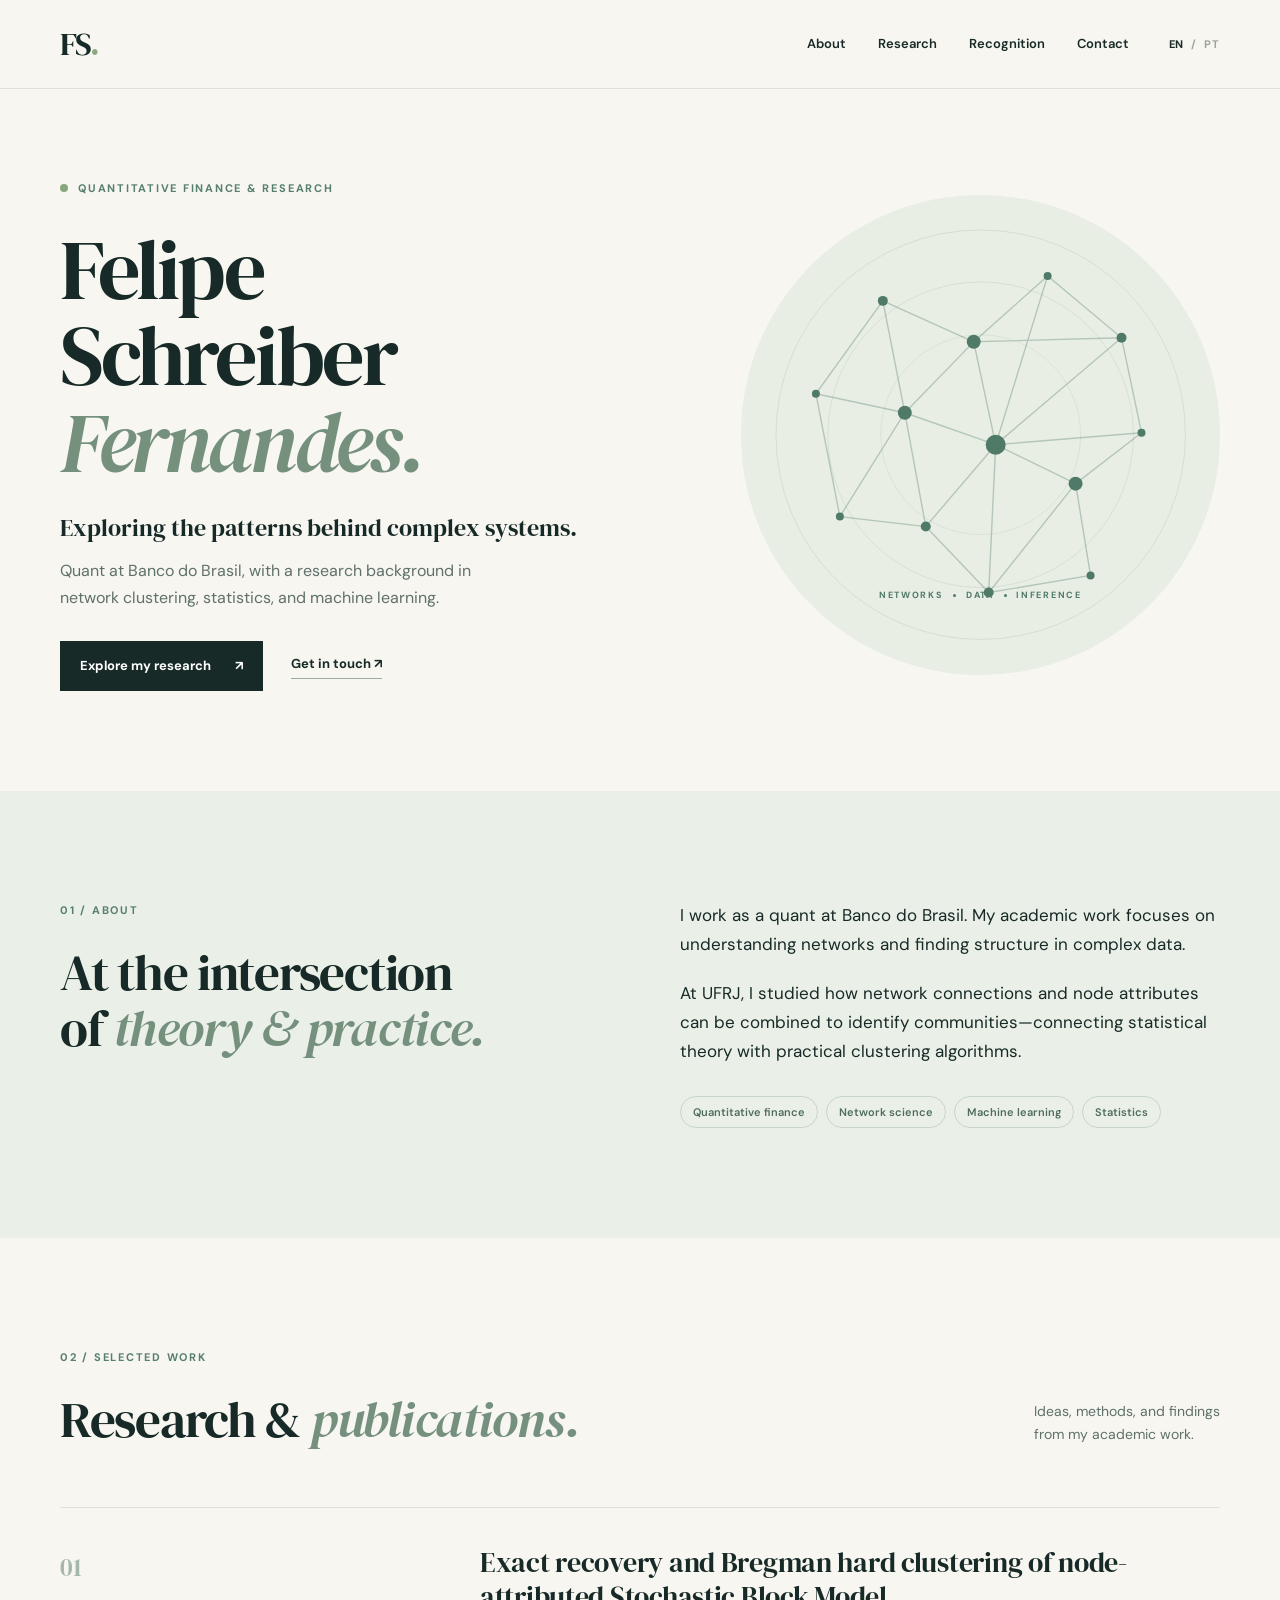
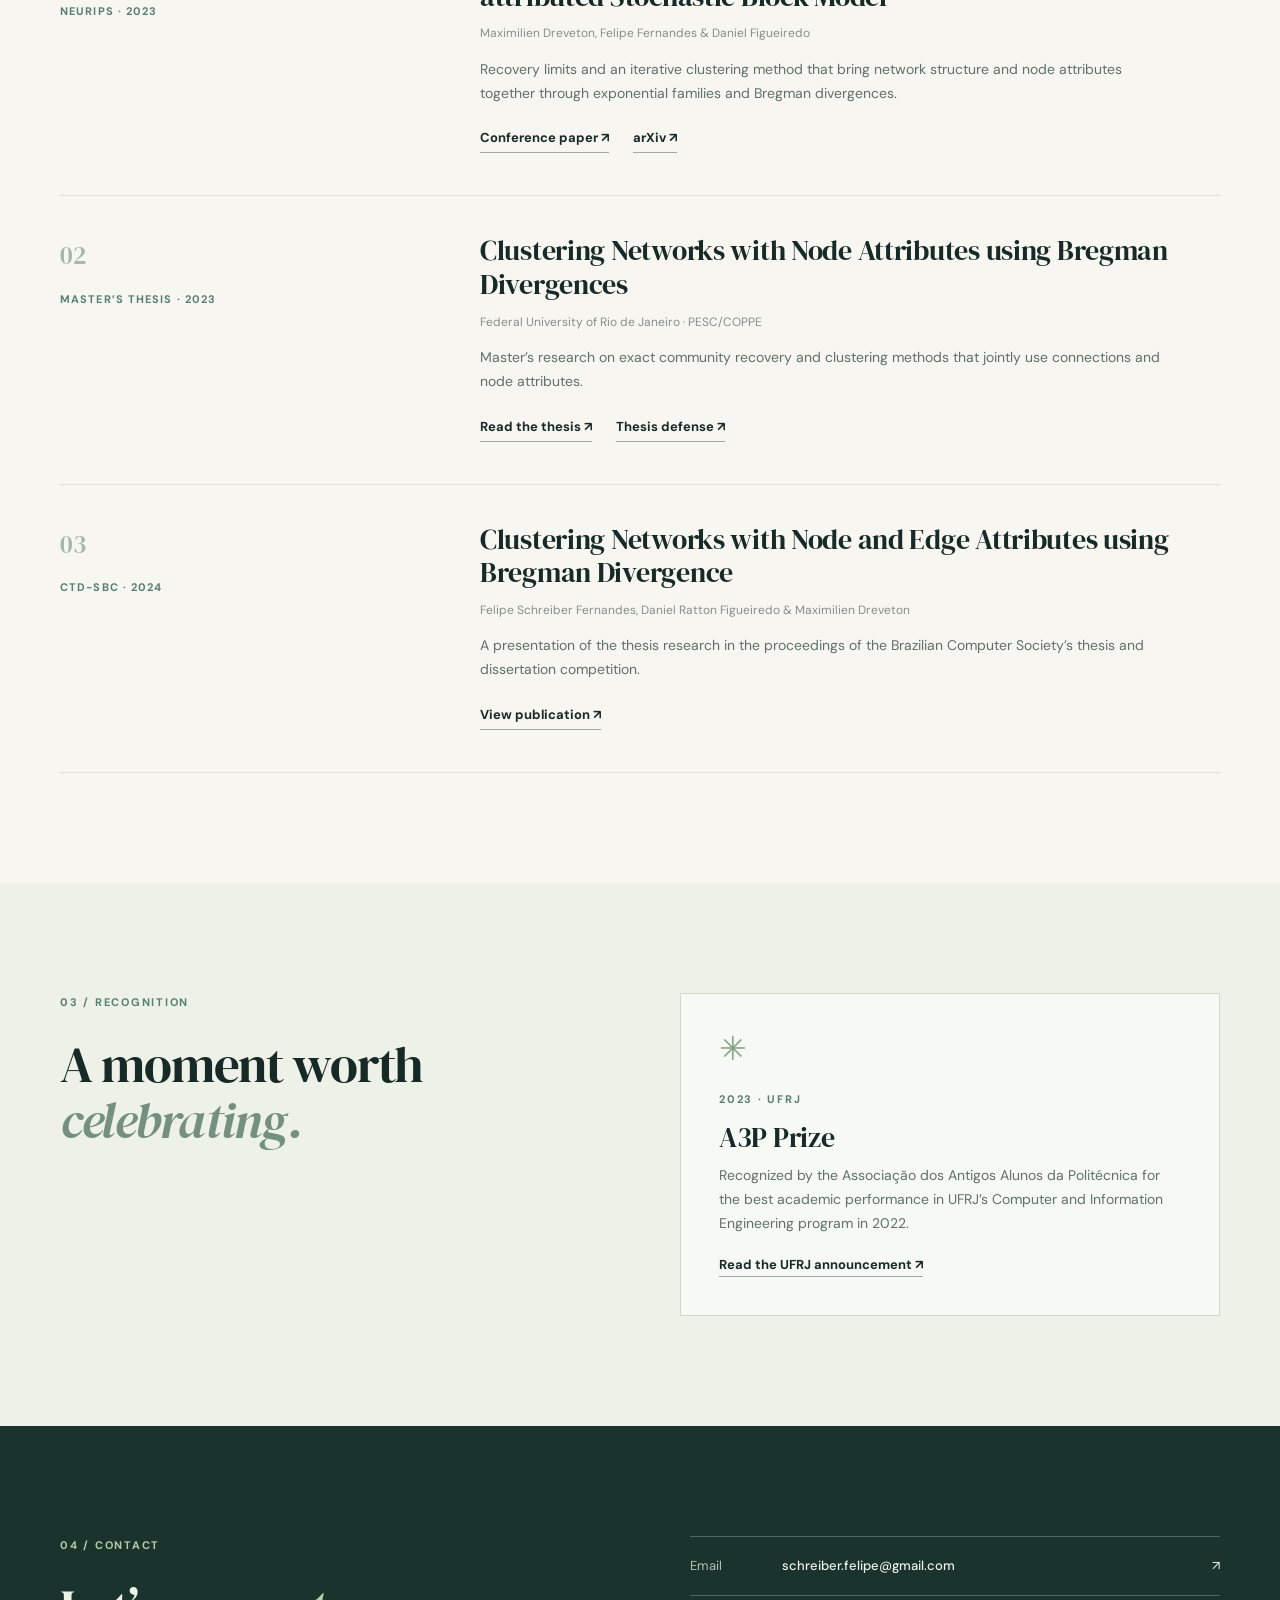
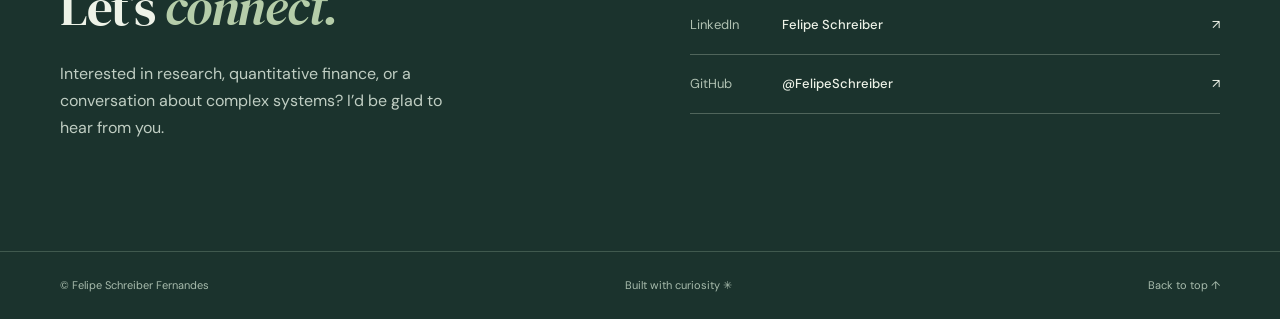
==== index.html @ 41b89b30 "Create bilingual personal website Co-authored-by: Copilot <223556219+Copilot@users.noreply.github.co" ====
<!doctype html>
<html lang="en">
<head>
  <meta charset="utf-8">
  <meta name="viewport" content="width=device-width, initial-scale=1">
  <meta name="description" content="Felipe Schreiber Fernandes is a quantitative professional whose research spans network clustering, statistics and machine learning.">
  <meta name="theme-color" content="#f7f6f1">
  <title>Felipe Schreiber Fernandes — Quant &amp; Research</title>
  <link rel="alternate" hreflang="en" href="https://felipeschreiber.github.io/">
  <link rel="alternate" hreflang="pt-BR" href="https://felipeschreiber.github.io/pt/">
  <link rel="stylesheet" href="style.css">
</head>
<body>
  <a class="skip-link" href="#main">Skip to content</a>
  <header class="site-header">
    <div class="wrap header-inner">
      <a class="wordmark" href="#top" aria-label="Felipe Schreiber Fernandes, home">FS<span>.</span></a>
      <nav class="navigation" aria-label="Main navigation">
        <a href="#about">About</a>
        <a href="#research">Research</a>
        <a href="#recognition">Recognition</a>
        <a href="#contact">Contact</a>
      </nav>
      <div class="languages" aria-label="Language">
        <span aria-current="page">EN</span><span aria-hidden="true">/</span><a href="pt/" lang="pt-BR">PT</a>
      </div>
    </div>
  </header>

  <main id="main">
    <section class="hero wrap" id="top">
      <div class="hero-copy">
        <p class="eyebrow"><span class="status-dot"></span> Quantitative finance &amp; research</p>
        <h1>Felipe<br>Schreiber <em>Fernandes.</em></h1>
        <p class="hero-intro">Exploring the patterns behind complex systems.</p>
        <p class="hero-description">Quant at Banco do Brasil, with a research background in network clustering, statistics, and machine learning.</p>
        <div class="hero-actions">
          <a class="button button-dark" href="#research">Explore my research <span aria-hidden="true">↗</span></a>
          <a class="text-link" href="#contact">Get in touch <span aria-hidden="true">↗</span></a>
        </div>
      </div>
      <div class="hero-art" aria-hidden="true">
        <svg viewBox="0 0 480 480" fill="none" xmlns="http://www.w3.org/2000/svg">
          <circle cx="240" cy="240" r="205" stroke="currentColor" opacity=".14"/>
          <circle cx="240" cy="240" r="153" stroke="currentColor" opacity=".12"/>
          <circle cx="240" cy="240" r="100" stroke="currentColor" opacity=".1"/>
          <path d="M75 199 142 106 233 147 307 81 381 143 401 238 335 289 350 381 248 398 185 332 99 322 75 199ZM142 106 164 218 233 147 255 250 307 81M164 218 75 199M164 218 99 322M164 218 185 332M164 218 255 250M233 147 381 143M233 147 255 250M255 250 381 143M255 250 401 238M255 250 335 289M255 250 248 398M255 250 185 332M335 289 401 238M335 289 350 381M335 289 248 398M185 332 248 398" stroke="currentColor" stroke-width="1.4" opacity=".34"/>
          <g fill="currentColor"><circle cx="75" cy="199" r="4"/><circle cx="142" cy="106" r="5"/><circle cx="233" cy="147" r="7"/><circle cx="307" cy="81" r="4"/><circle cx="381" cy="143" r="5"/><circle cx="401" cy="238" r="4"/><circle cx="335" cy="289" r="7"/><circle cx="350" cy="381" r="4"/><circle cx="248" cy="398" r="5"/><circle cx="185" cy="332" r="5"/><circle cx="99" cy="322" r="4"/><circle cx="164" cy="218" r="7"/><circle cx="255" cy="250" r="10"/></g>
        </svg>
        <span class="art-label">NETWORKS <i></i> DATA <i></i> INFERENCE</span>
      </div>
    </section>

    <section class="about section" id="about">
      <div class="wrap section-grid">
        <div><p class="section-number">01 / ABOUT</p><h2>At the intersection<br>of <em>theory &amp; practice.</em></h2></div>
        <div class="about-copy">
          <p>I work as a quant at Banco do Brasil. My academic work focuses on understanding networks and finding structure in complex data.</p>
          <p>At UFRJ, I studied how network connections and node attributes can be combined to identify communities—connecting statistical theory with practical clustering algorithms.</p>
          <div class="topic-list" aria-label="Areas of interest"><span>Quantitative finance</span><span>Network science</span><span>Machine learning</span><span>Statistics</span></div>
        </div>
      </div>
    </section>

    <section class="research section" id="research">
      <div class="wrap">
        <div class="section-heading"><div><p class="section-number">02 / SELECTED WORK</p><h2>Research &amp; <em>publications.</em></h2></div><p>Ideas, methods, and findings<br>from my academic work.</p></div>
        <div class="work-list">
          <article class="work-item">
            <div class="work-meta"><span>01</span><span>NeurIPS · 2023</span></div>
            <div class="work-content"><h3>Exact recovery and Bregman hard clustering of node-attributed Stochastic Block Model</h3><p class="authors">Maximilien Dreveton, Felipe Fernandes &amp; Daniel Figueiredo</p><p>Recovery limits and an iterative clustering method that bring network structure and node attributes together through exponential families and Bregman divergences.</p><div class="work-links"><a href="https://proceedings.neurips.cc/paper_files/paper/2023/hash/770b3ecb70147a2d2f18d2964fafcdd5-Abstract-Conference.html">Conference paper ↗</a><a href="https://arxiv.org/abs/2310.19854">arXiv ↗</a></div></div>
          </article>
          <article class="work-item">
            <div class="work-meta"><span>02</span><span>Master’s thesis · 2023</span></div>
            <div class="work-content"><h3>Clustering Networks with Node Attributes using Bregman Divergences</h3><p class="authors">Federal University of Rio de Janeiro · PESC/COPPE</p><p>Master’s research on exact community recovery and clustering methods that jointly use connections and node attributes.</p><div class="work-links"><a href="https://www.cos.ufrj.br/uploadfile/publicacao/3146.pdf">Read the thesis ↗</a><a href="https://pesc.coppe.ufrj.br/pt/destaques/eventos/evento/1828/-/defesa-de-dissertacao-de-mestrado-felipe-schreiber-fernandes">Thesis defense ↗</a></div></div>
          </article>
          <article class="work-item">
            <div class="work-meta"><span>03</span><span>CTD-SBC · 2024</span></div>
            <div class="work-content"><h3>Clustering Networks with Node and Edge Attributes using Bregman Divergence</h3><p class="authors">Felipe Schreiber Fernandes, Daniel Ratton Figueiredo &amp; Maximilien Dreveton</p><p>A presentation of the thesis research in the proceedings of the Brazilian Computer Society’s thesis and dissertation competition.</p><div class="work-links"><a href="https://doi.org/10.5753/ctd.2024.2710">View publication ↗</a></div></div>
          </article>
        </div>
      </div>
    </section>

    <section class="recognition section" id="recognition">
      <div class="wrap section-grid">
        <div><p class="section-number">03 / RECOGNITION</p><h2>A moment worth<br><em>celebrating.</em></h2></div>
        <div class="award-card"><span class="award-mark" aria-hidden="true">✳</span><p class="award-year">2023 · UFRJ</p><h3>A3P Prize</h3><p>Recognized by the Associação dos Antigos Alunos da Politécnica for the best academic performance in UFRJ’s Computer and Information Engineering program in 2022.</p><a class="text-link" href="https://pesc.coppe.ufrj.br/pt/destaques/noticias/noticias-ufrj/felipe-schreiber-fernandes-eci-e-pesc-homenageado-pela-a3p">Read the UFRJ announcement ↗</a></div>
      </div>
    </section>

    <section class="contact section" id="contact">
      <div class="wrap contact-inner"><div><p class="section-number">04 / CONTACT</p><h2>Let’s <em>connect.</em></h2><p>Interested in research, quantitative finance, or a conversation about complex systems? I’d be glad to hear from you.</p></div><div class="contact-links"><a href="mailto:schreiber.felipe@gmail.com"><span>Email</span><strong>schreiber.felipe@gmail.com</strong><span aria-hidden="true">↗</span></a><a href="https://br.linkedin.com/in/felipe-schreiber"><span>LinkedIn</span><strong>Felipe Schreiber</strong><span aria-hidden="true">↗</span></a><a href="https://github.com/FelipeSchreiber"><span>GitHub</span><strong>@FelipeSchreiber</strong><span aria-hidden="true">↗</span></a></div></div>
    </section>
  </main>
  <footer><div class="wrap footer-inner"><span>© Felipe Schreiber Fernandes</span><span>Built with curiosity <span aria-hidden="true">✳</span></span><a href="#top">Back to top ↑</a></div></footer>
</body>
</html>
---- style.css ----
@import url('https://fonts.googleapis.com/css2?family=DM+Sans:wght@400;500;600;700&family=DM+Serif+Display:ital@0;1&display=swap');

:root{--ink:#172a27;--muted:#60706a;--paper:#f7f6f1;--line:#dce1d9;--green:#577f6f;--lime:#d8e6ba;--serif:"DM Serif Display",Georgia,serif;--sans:"DM Sans",Arial,sans-serif}
*{box-sizing:border-box}
html{scroll-behavior:smooth}
body{margin:0;background:var(--paper);color:var(--ink);font-family:var(--sans);font-size:16px;line-height:1.7}
a{color:inherit;text-decoration:none}
a:focus-visible{outline:3px solid #a36931;outline-offset:4px}
.wrap{width:min(1160px,calc(100% - 64px));margin:auto}
.skip-link{position:absolute;left:1rem;top:-5rem;z-index:10;background:#fff;padding:.5rem 1rem}
.skip-link:focus{top:1rem}
.site-header{border-bottom:1px solid var(--line)}
.header-inner{height:88px;display:flex;align-items:center;gap:40px}
.wordmark{font-family:var(--serif);font-size:32px;line-height:1;letter-spacing:-2px}
.wordmark span{color:#8da77f}
.navigation{display:flex;gap:32px;margin-left:auto;font-size:13px;font-weight:600}
.navigation a,.languages a{transition:color .2s}
.navigation a:hover,.languages a:hover{color:#799b85}
.languages{display:flex;gap:7px;align-items:center;font-size:11px;font-weight:700;letter-spacing:.08em;color:#9aa69c}
.languages [aria-current]{color:var(--ink)}
.hero{min-height:660px;display:grid;grid-template-columns:1.15fr .85fr;align-items:center;gap:32px;padding-top:90px;padding-bottom:100px}
.eyebrow,.section-number,.award-year{margin:0;color:var(--green);font-size:11px;font-weight:700;letter-spacing:.16em;text-transform:uppercase}
.eyebrow{display:flex;align-items:center;gap:10px}
.status-dot{width:8px;height:8px;border-radius:50%;background:#89a77e}
h1,h2,h3,p{margin-top:0}
h1,h2,h3{font-weight:400}
h1{font-family:var(--serif);font-size:clamp(54px,6.6vw,88px);line-height:1.02;letter-spacing:-.04em;margin:28px 0}
h1 em,h2 em{font-weight:400;color:#75907c}
.hero-intro{font-family:var(--serif);font-size:24px;line-height:1.35;margin-bottom:12px}
.hero-description{max-width:470px;color:var(--muted);margin-bottom:30px}
.hero-actions{display:flex;align-items:center;flex-wrap:wrap;gap:28px}
.button{display:inline-flex;align-items:center;justify-content:center;gap:24px;padding:14px 20px;font-size:13px;font-weight:700}
.button-dark{background:var(--ink);color:#fff}
.button-dark:hover{background:#35584b}
.text-link,.work-links a{font-size:13px;font-weight:700;border-bottom:1px solid #9cad9d;padding-bottom:3px}
.text-link:hover,.work-links a:hover{color:var(--green)}
.hero-art{position:relative;display:grid;place-items:center;aspect-ratio:1;border-radius:50%;background:#e8eee3;color:#4f7a67}
.hero-art svg{width:100%;height:100%}
.art-label{position:absolute;bottom:15%;font-size:9px;letter-spacing:.19em;font-weight:700}
.art-label i{display:inline-block;width:3px;height:3px;border-radius:50%;background:currentColor;vertical-align:middle;margin:0 6px}
.section{padding:110px 0}
.section-grid{display:grid;grid-template-columns:1fr 1fr;gap:80px}
.section-number{margin-bottom:24px}
h2{font-family:var(--serif);font-size:clamp(38px,4vw,54px);line-height:1.1;letter-spacing:-.025em;margin-bottom:0}
.about{background:#eaf0e7}
.about-copy{font-size:17px}
.about-copy p{margin-bottom:20px}
.topic-list{display:flex;flex-wrap:wrap;gap:8px;margin-top:30px}
.topic-list span{border:1px solid #c8d6c9;border-radius:100px;padding:6px 12px;color:#4f6c5e;font-size:11px;font-weight:600}
.section-heading{display:flex;justify-content:space-between;align-items:end;gap:30px;margin-bottom:60px}
.section-heading>p{margin:0;color:var(--muted);font-size:14px}
.work-list{border-top:1px solid var(--line)}
.work-item{display:grid;grid-template-columns:1fr 2fr;gap:50px;padding:38px 0 42px;border-bottom:1px solid var(--line)}
.work-meta{display:flex;flex-direction:column;gap:13px;color:var(--green);font-size:11px;font-weight:700;letter-spacing:.1em;text-transform:uppercase}
.work-meta span:first-child{font-family:var(--serif);font-size:25px;letter-spacing:0;font-weight:400;color:#a6b8a7}
.work-content{max-width:700px}
.work-content h3,.award-card h3{font-family:var(--serif);font-size:28px;line-height:1.2;letter-spacing:-.01em;margin-bottom:10px}
.work-content p{color:var(--muted);font-size:14px;margin-bottom:14px}
.work-content .authors{font-size:12px;color:#849087}
.work-links{display:flex;flex-wrap:wrap;gap:24px;margin-top:22px}
.recognition{background:#edf1e8}
.award-card{border:1px solid #cdd9cb;background:#f7f9f4;padding:38px}
.award-mark{display:block;color:#86a483;font-size:33px;line-height:1;margin-bottom:25px}
.award-year{margin-bottom:12px}
.award-card p:not(.award-year){color:var(--muted);font-size:14px}
.contact{background:#1b332d;color:#eef3e8}
.contact-inner{display:grid;grid-template-columns:1fr 1fr;gap:100px}
.contact .section-number{color:#b6cba8}
.contact h2 em{color:#b5cda9}
.contact-inner>div:first-child>p:last-child{max-width:400px;color:#c0cec3;margin:25px 0 0}
.contact-links a{display:grid;grid-template-columns:80px 1fr auto;gap:12px;padding:18px 0;border-bottom:1px solid #50655b;font-size:13px}
.contact-links a:first-child{border-top:1px solid #50655b}
.contact-links a:hover{color:#c1d9b6}
.contact-links a>span:first-child{color:#b0c1b2}
.contact-links strong{font-weight:500;overflow-wrap:anywhere}
footer{background:#1b332d;color:#a8bcad;border-top:1px solid #40594e;font-size:11px}
.footer-inner{display:flex;justify-content:space-between;gap:20px;padding-top:24px;padding-bottom:24px}
@media(max-width:800px){.wrap{width:min(100% - 40px,680px)}.header-inner{height:72px;gap:16px}.navigation{gap:16px;font-size:12px}.hero{grid-template-columns:1fr;padding-top:70px;padding-bottom:75px;gap:50px}.hero-art{width:min(370px,85%);justify-self:center}.section{padding:76px 0}.section-grid,.contact-inner{grid-template-columns:1fr;gap:35px}.section-heading{align-items:start;flex-direction:column}.work-item{grid-template-columns:1fr;gap:20px}.work-meta{flex-direction:row;align-items:baseline;gap:20px}.contact-inner{gap:40px}}
@media(max-width:520px){.header-inner{flex-wrap:wrap;height:auto;padding-top:17px;padding-bottom:14px;row-gap:14px}.wordmark{font-size:28px}.languages{margin-left:auto}.navigation{order:3;flex-basis:100%;justify-content:space-between;margin-left:0;gap:8px}.hero{padding-top:55px;min-height:0}h1{font-size:clamp(48px,12vw,64px)}.hero-intro{font-size:21px}.hero-actions{gap:20px}.award-card{padding:28px}.footer-inner{flex-wrap:wrap}.contact-links a{grid-template-columns:65px 1fr auto}}
@media(prefers-reduced-motion:reduce){html{scroll-behavior:auto}*{transition:none!important}}
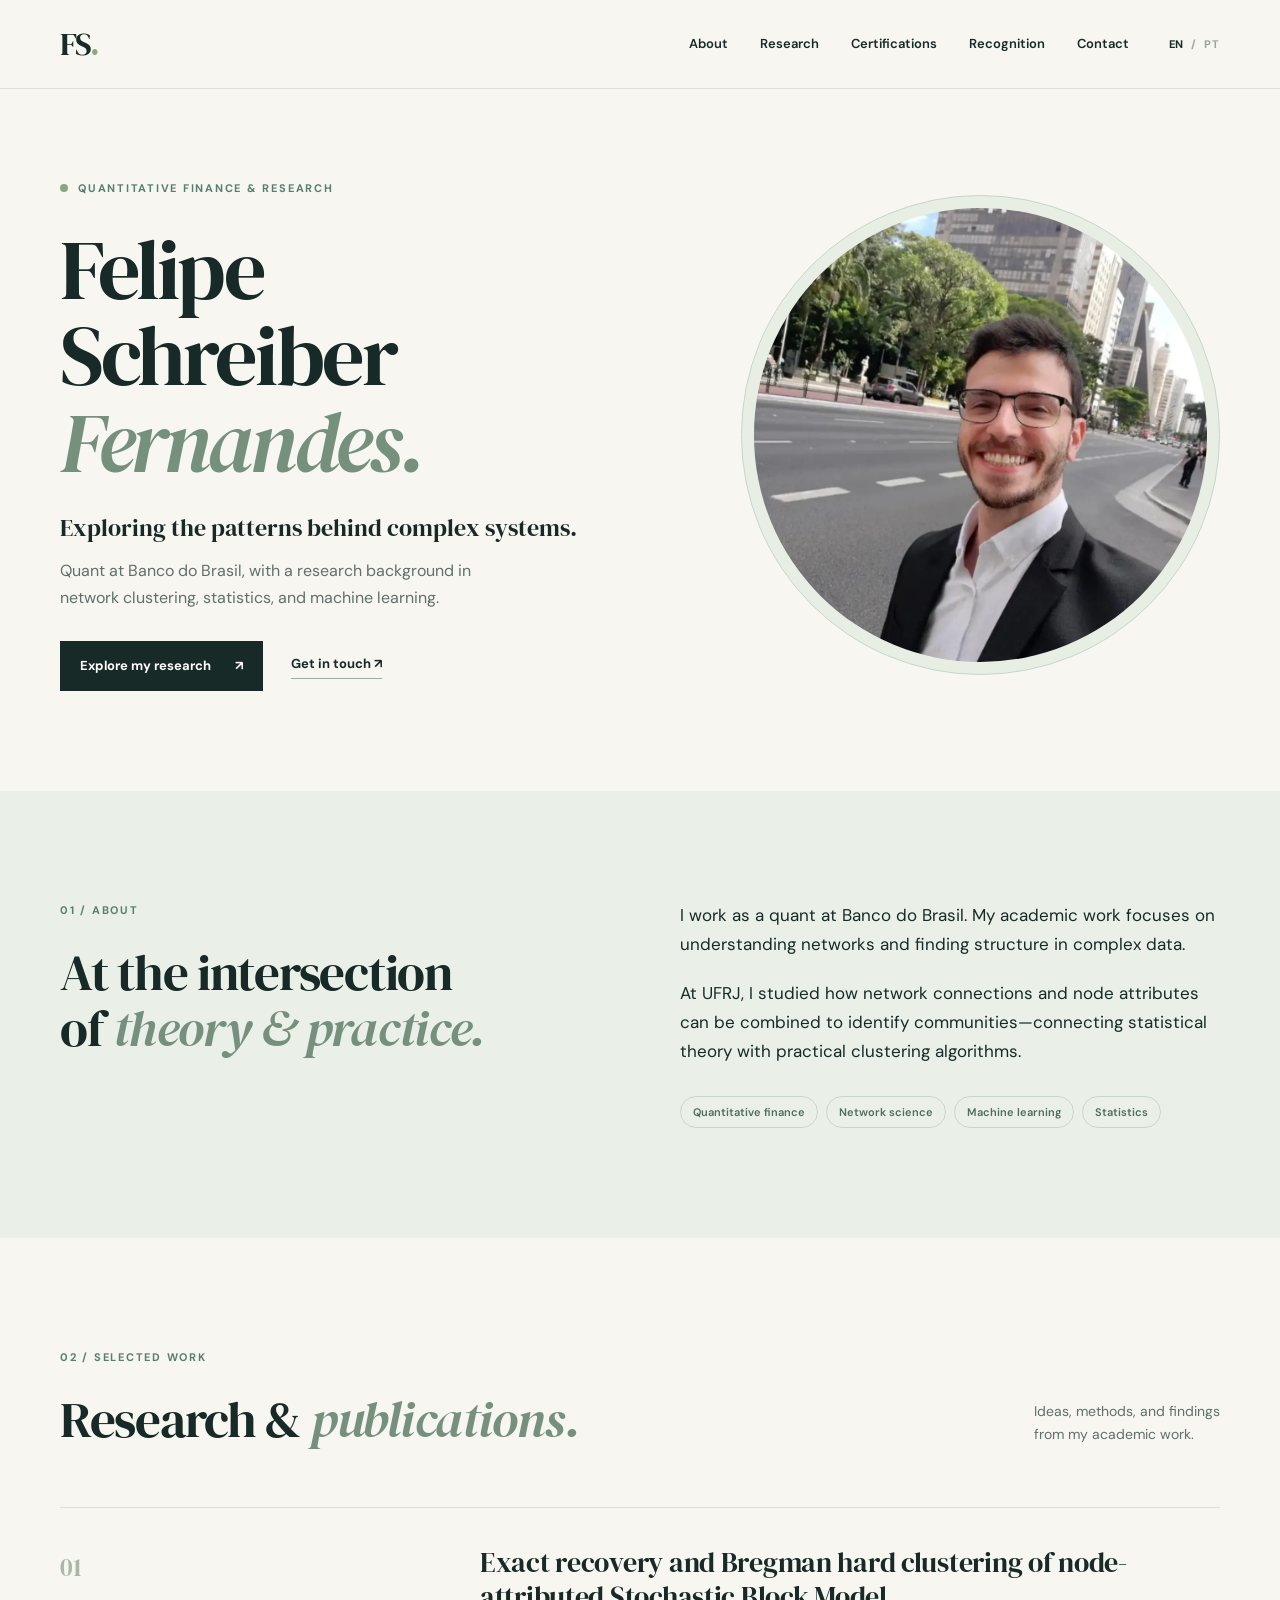
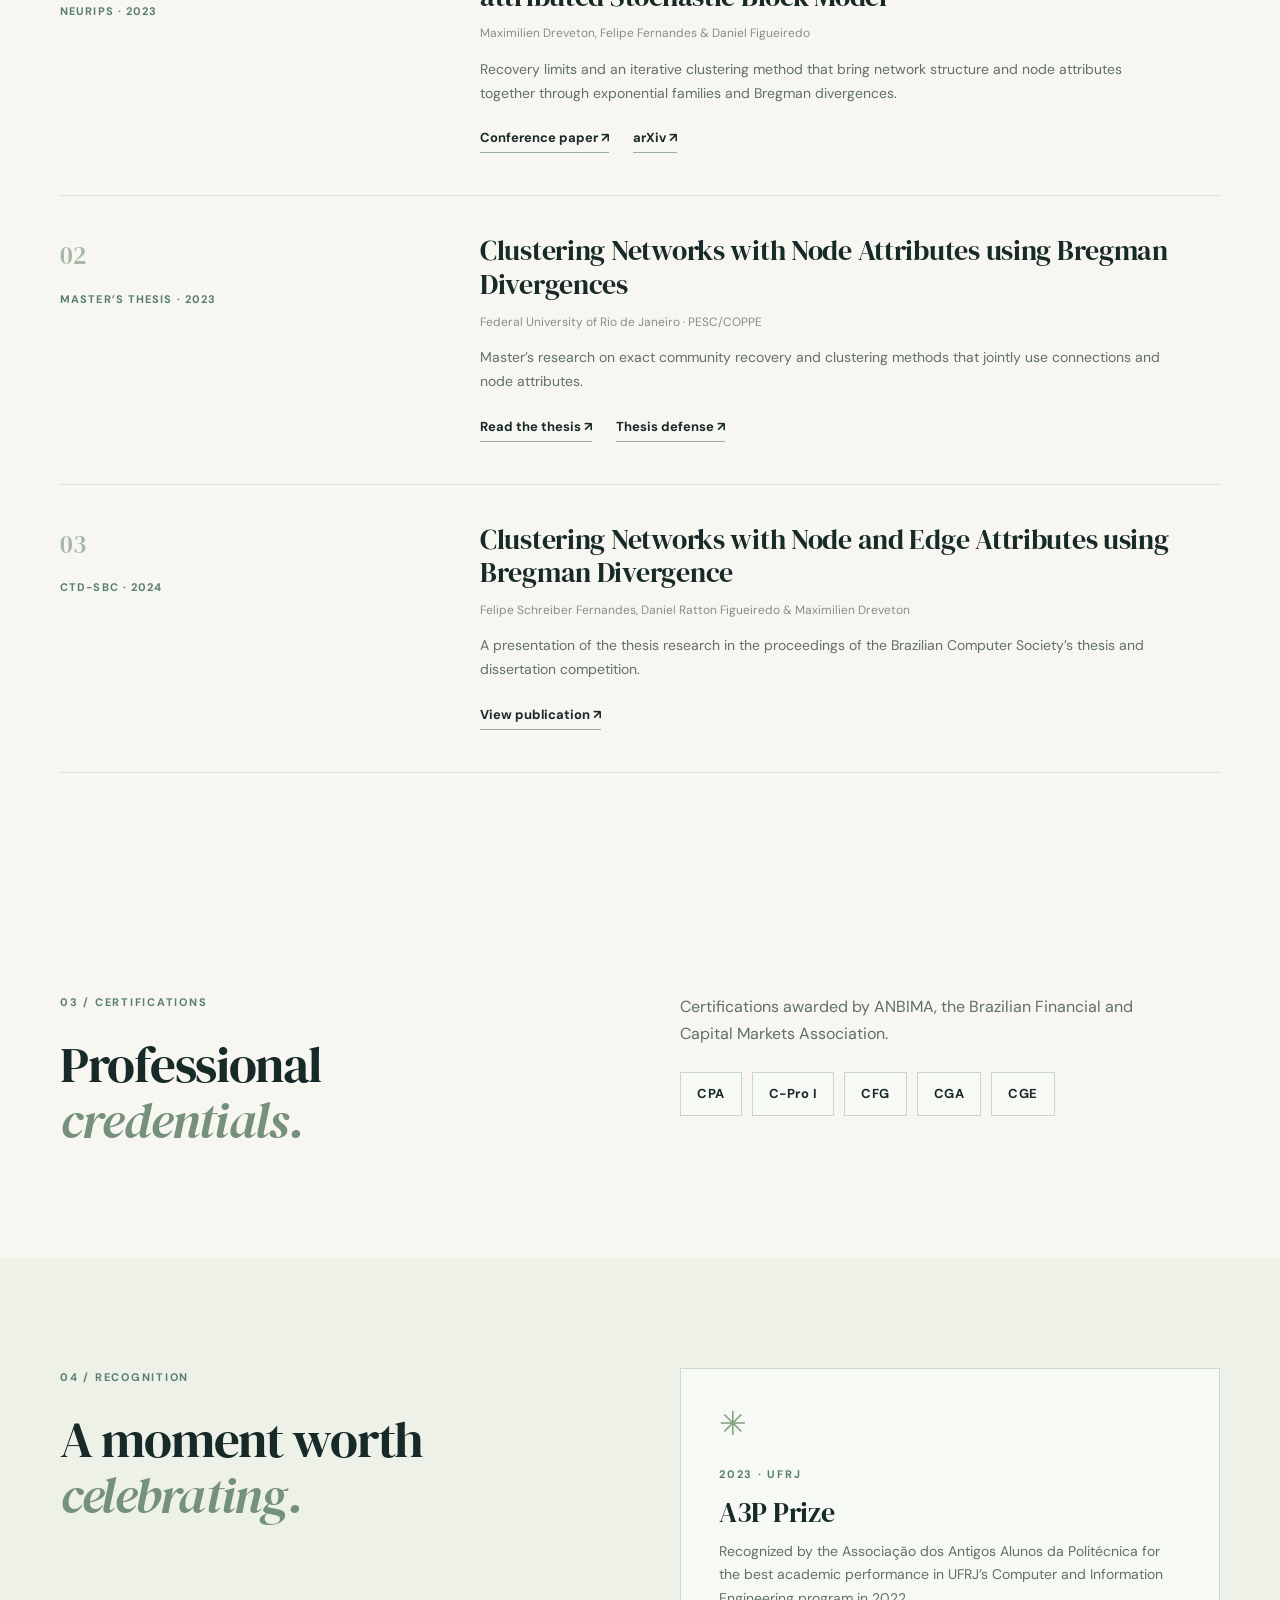
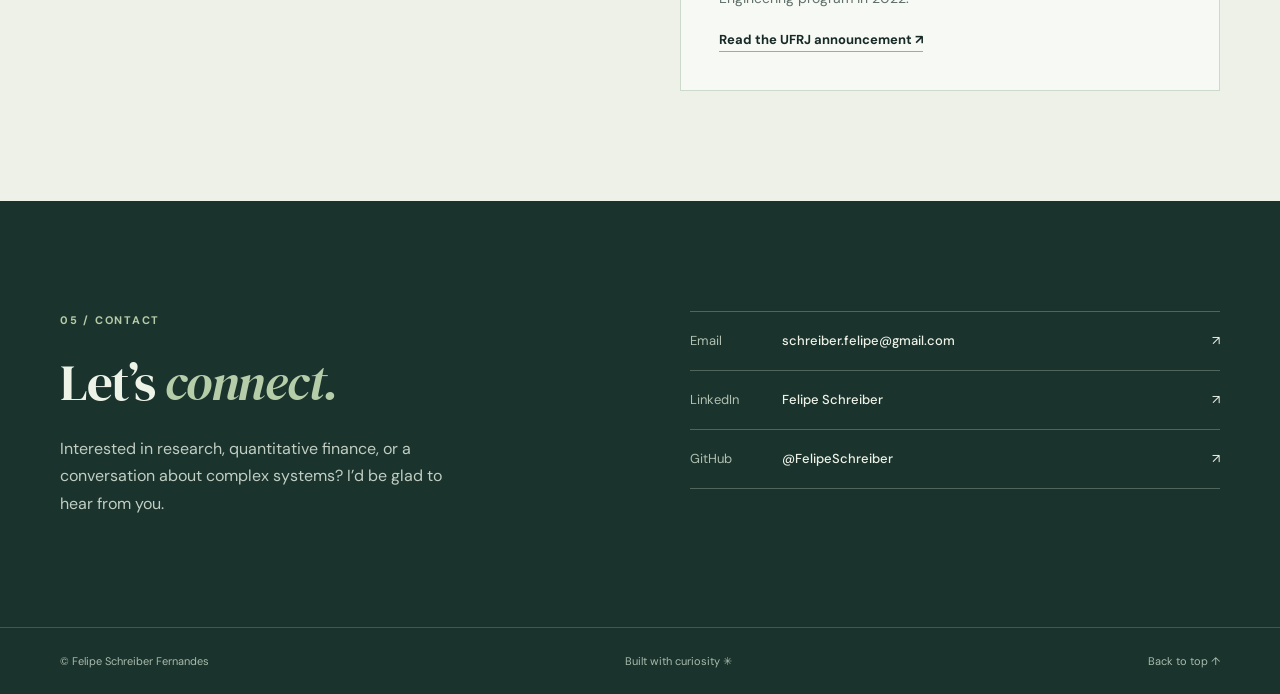
==== commit 338cba52: "Add profile photo and certifications Co-authored-by: Copilot <223556219+Copilot@users.noreply.github" ====
--- a/index.html
+++ b/index.html
@@ -18,6 +18,7 @@
       <nav class="navigation" aria-label="Main navigation">
         <a href="#about">About</a>
         <a href="#research">Research</a>
+        <a href="#certifications">Certifications</a>
         <a href="#recognition">Recognition</a>
         <a href="#contact">Contact</a>
       </nav>
@@ -39,15 +40,8 @@
           <a class="text-link" href="#contact">Get in touch <span aria-hidden="true">↗</span></a>
         </div>
       </div>
-      <div class="hero-art" aria-hidden="true">
-        <svg viewBox="0 0 480 480" fill="none" xmlns="http://www.w3.org/2000/svg">
-          <circle cx="240" cy="240" r="205" stroke="currentColor" opacity=".14"/>
-          <circle cx="240" cy="240" r="153" stroke="currentColor" opacity=".12"/>
-          <circle cx="240" cy="240" r="100" stroke="currentColor" opacity=".1"/>
-          <path d="M75 199 142 106 233 147 307 81 381 143 401 238 335 289 350 381 248 398 185 332 99 322 75 199ZM142 106 164 218 233 147 255 250 307 81M164 218 75 199M164 218 99 322M164 218 185 332M164 218 255 250M233 147 381 143M233 147 255 250M255 250 381 143M255 250 401 238M255 250 335 289M255 250 248 398M255 250 185 332M335 289 401 238M335 289 350 381M335 289 248 398M185 332 248 398" stroke="currentColor" stroke-width="1.4" opacity=".34"/>
-          <g fill="currentColor"><circle cx="75" cy="199" r="4"/><circle cx="142" cy="106" r="5"/><circle cx="233" cy="147" r="7"/><circle cx="307" cy="81" r="4"/><circle cx="381" cy="143" r="5"/><circle cx="401" cy="238" r="4"/><circle cx="335" cy="289" r="7"/><circle cx="350" cy="381" r="4"/><circle cx="248" cy="398" r="5"/><circle cx="185" cy="332" r="5"/><circle cx="99" cy="322" r="4"/><circle cx="164" cy="218" r="7"/><circle cx="255" cy="250" r="10"/></g>
-        </svg>
-        <span class="art-label">NETWORKS <i></i> DATA <i></i> INFERENCE</span>
+      <div class="hero-photo">
+        <img src="Felipe_Profile.webp" alt="Felipe Schreiber Fernandes">
       </div>
     </section>
 
@@ -82,15 +76,25 @@
       </div>
     </section>
 
+    <section class="certifications section" id="certifications">
+      <div class="wrap section-grid">
+        <div><p class="section-number">03 / CERTIFICATIONS</p><h2>Professional<br><em>credentials.</em></h2></div>
+        <div class="certifications-content">
+          <p>Certifications awarded by ANBIMA, the Brazilian Financial and Capital Markets Association.</p>
+          <ul class="certification-list" aria-label="ANBIMA certifications"><li>CPA</li><li>C-Pro I</li><li>CFG</li><li>CGA</li><li>CGE</li></ul>
+        </div>
+      </div>
+    </section>
+
     <section class="recognition section" id="recognition">
       <div class="wrap section-grid">
-        <div><p class="section-number">03 / RECOGNITION</p><h2>A moment worth<br><em>celebrating.</em></h2></div>
+        <div><p class="section-number">04 / RECOGNITION</p><h2>A moment worth<br><em>celebrating.</em></h2></div>
         <div class="award-card"><span class="award-mark" aria-hidden="true">✳</span><p class="award-year">2023 · UFRJ</p><h3>A3P Prize</h3><p>Recognized by the Associação dos Antigos Alunos da Politécnica for the best academic performance in UFRJ’s Computer and Information Engineering program in 2022.</p><a class="text-link" href="https://pesc.coppe.ufrj.br/pt/destaques/noticias/noticias-ufrj/felipe-schreiber-fernandes-eci-e-pesc-homenageado-pela-a3p">Read the UFRJ announcement ↗</a></div>
       </div>
     </section>
 
     <section class="contact section" id="contact">
-      <div class="wrap contact-inner"><div><p class="section-number">04 / CONTACT</p><h2>Let’s <em>connect.</em></h2><p>Interested in research, quantitative finance, or a conversation about complex systems? I’d be glad to hear from you.</p></div><div class="contact-links"><a href="mailto:schreiber.felipe@gmail.com"><span>Email</span><strong>schreiber.felipe@gmail.com</strong><span aria-hidden="true">↗</span></a><a href="https://br.linkedin.com/in/felipe-schreiber"><span>LinkedIn</span><strong>Felipe Schreiber</strong><span aria-hidden="true">↗</span></a><a href="https://github.com/FelipeSchreiber"><span>GitHub</span><strong>@FelipeSchreiber</strong><span aria-hidden="true">↗</span></a></div></div>
+      <div class="wrap contact-inner"><div><p class="section-number">05 / CONTACT</p><h2>Let’s <em>connect.</em></h2><p>Interested in research, quantitative finance, or a conversation about complex systems? I’d be glad to hear from you.</p></div><div class="contact-links"><a href="mailto:schreiber.felipe@gmail.com"><span>Email</span><strong>schreiber.felipe@gmail.com</strong><span aria-hidden="true">↗</span></a><a href="https://br.linkedin.com/in/felipe-schreiber"><span>LinkedIn</span><strong>Felipe Schreiber</strong><span aria-hidden="true">↗</span></a><a href="https://github.com/FelipeSchreiber"><span>GitHub</span><strong>@FelipeSchreiber</strong><span aria-hidden="true">↗</span></a></div></div>
     </section>
   </main>
   <footer><div class="wrap footer-inner"><span>© Felipe Schreiber Fernandes</span><span>Built with curiosity <span aria-hidden="true">✳</span></span><a href="#top">Back to top ↑</a></div></footer>
--- a/style.css
+++ b/style.css
@@ -34,10 +34,8 @@
 .button-dark:hover{background:#35584b}
 .text-link,.work-links a{font-size:13px;font-weight:700;border-bottom:1px solid #9cad9d;padding-bottom:3px}
 .text-link:hover,.work-links a:hover{color:var(--green)}
-.hero-art{position:relative;display:grid;place-items:center;aspect-ratio:1;border-radius:50%;background:#e8eee3;color:#4f7a67}
-.hero-art svg{width:100%;height:100%}
-.art-label{position:absolute;bottom:15%;font-size:9px;letter-spacing:.19em;font-weight:700}
-.art-label i{display:inline-block;width:3px;height:3px;border-radius:50%;background:currentColor;vertical-align:middle;margin:0 6px}
+.hero-photo{aspect-ratio:1;border-radius:50%;padding:12px;border:1px solid #c8d6c9;background:#e8eee3}
+.hero-photo img{display:block;width:100%;height:100%;object-fit:cover;object-position:center 30%;border-radius:50%}
 .section{padding:110px 0}
 .section-grid{display:grid;grid-template-columns:1fr 1fr;gap:80px}
 .section-number{margin-bottom:24px}
@@ -58,6 +56,9 @@
 .work-content p{color:var(--muted);font-size:14px;margin-bottom:14px}
 .work-content .authors{font-size:12px;color:#849087}
 .work-links{display:flex;flex-wrap:wrap;gap:24px;margin-top:22px}
+.certifications-content p{color:var(--muted);max-width:480px}
+.certification-list{display:flex;flex-wrap:wrap;gap:10px;list-style:none;padding:0;margin:25px 0 0}
+.certification-list li{border:1px solid #c8d6c9;background:#f7f9f4;padding:10px 16px;font-size:13px;font-weight:700;letter-spacing:.04em}
 .recognition{background:#edf1e8}
 .award-card{border:1px solid #cdd9cb;background:#f7f9f4;padding:38px}
 .award-mark{display:block;color:#86a483;font-size:33px;line-height:1;margin-bottom:25px}
@@ -75,6 +76,6 @@
 .contact-links strong{font-weight:500;overflow-wrap:anywhere}
 footer{background:#1b332d;color:#a8bcad;border-top:1px solid #40594e;font-size:11px}
 .footer-inner{display:flex;justify-content:space-between;gap:20px;padding-top:24px;padding-bottom:24px}
-@media(max-width:800px){.wrap{width:min(100% - 40px,680px)}.header-inner{height:72px;gap:16px}.navigation{gap:16px;font-size:12px}.hero{grid-template-columns:1fr;padding-top:70px;padding-bottom:75px;gap:50px}.hero-art{width:min(370px,85%);justify-self:center}.section{padding:76px 0}.section-grid,.contact-inner{grid-template-columns:1fr;gap:35px}.section-heading{align-items:start;flex-direction:column}.work-item{grid-template-columns:1fr;gap:20px}.work-meta{flex-direction:row;align-items:baseline;gap:20px}.contact-inner{gap:40px}}
-@media(max-width:520px){.header-inner{flex-wrap:wrap;height:auto;padding-top:17px;padding-bottom:14px;row-gap:14px}.wordmark{font-size:28px}.languages{margin-left:auto}.navigation{order:3;flex-basis:100%;justify-content:space-between;margin-left:0;gap:8px}.hero{padding-top:55px;min-height:0}h1{font-size:clamp(48px,12vw,64px)}.hero-intro{font-size:21px}.hero-actions{gap:20px}.award-card{padding:28px}.footer-inner{flex-wrap:wrap}.contact-links a{grid-template-columns:65px 1fr auto}}
+@media(max-width:800px){.wrap{width:min(100% - 40px,680px)}.header-inner{height:72px;gap:16px}.navigation{gap:16px;font-size:12px}.hero{grid-template-columns:1fr;padding-top:70px;padding-bottom:75px;gap:50px}.hero-photo{width:min(370px,85%);justify-self:center}.section{padding:76px 0}.section-grid,.contact-inner{grid-template-columns:1fr;gap:35px}.section-heading{align-items:start;flex-direction:column}.work-item{grid-template-columns:1fr;gap:20px}.work-meta{flex-direction:row;align-items:baseline;gap:20px}.contact-inner{gap:40px}}
+@media(max-width:520px){.header-inner{flex-wrap:wrap;height:auto;padding-top:17px;padding-bottom:14px;row-gap:14px}.wordmark{font-size:28px}.languages{margin-left:auto}.navigation{order:3;flex-basis:100%;justify-content:space-between;flex-wrap:wrap;margin-left:0;gap:8px}.hero{padding-top:55px;min-height:0}h1{font-size:clamp(48px,12vw,64px)}.hero-intro{font-size:21px}.hero-actions{gap:20px}.award-card{padding:28px}.footer-inner{flex-wrap:wrap}.contact-links a{grid-template-columns:65px 1fr auto}}
 @media(prefers-reduced-motion:reduce){html{scroll-behavior:auto}*{transition:none!important}}
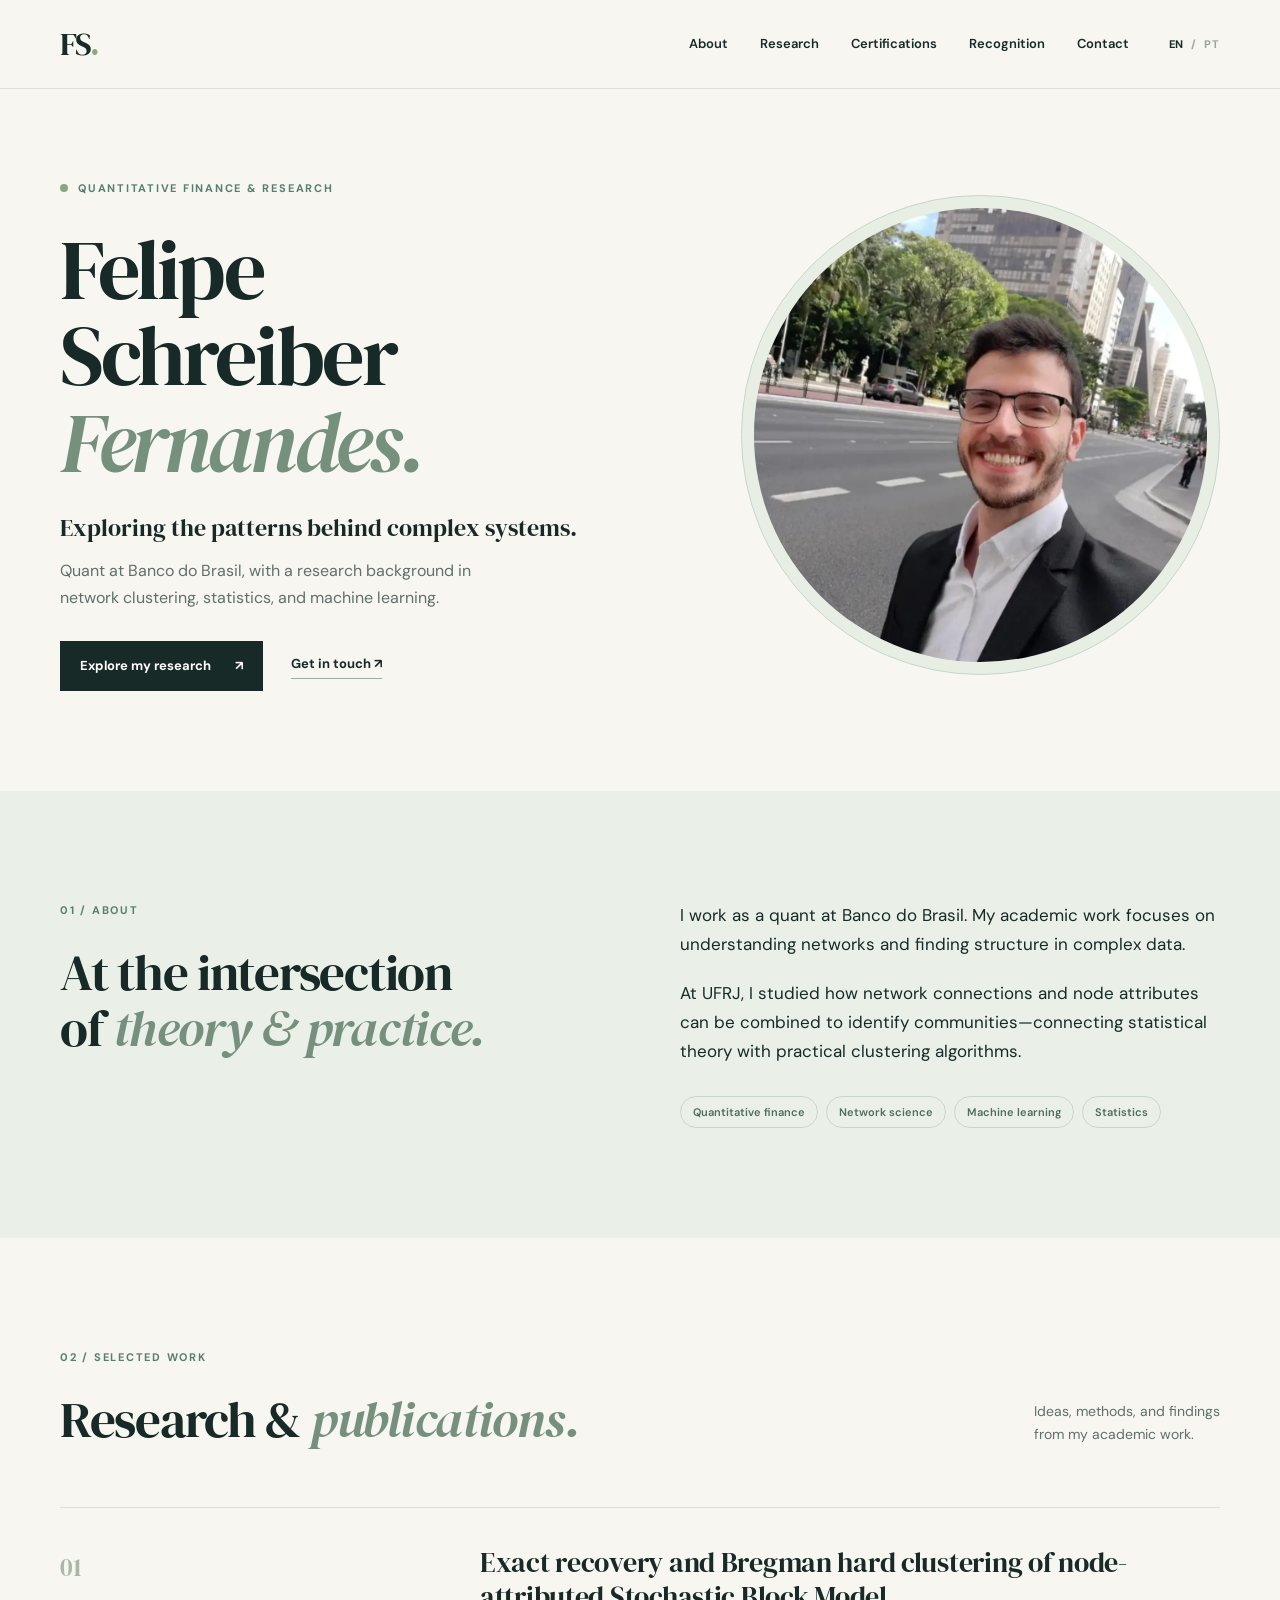
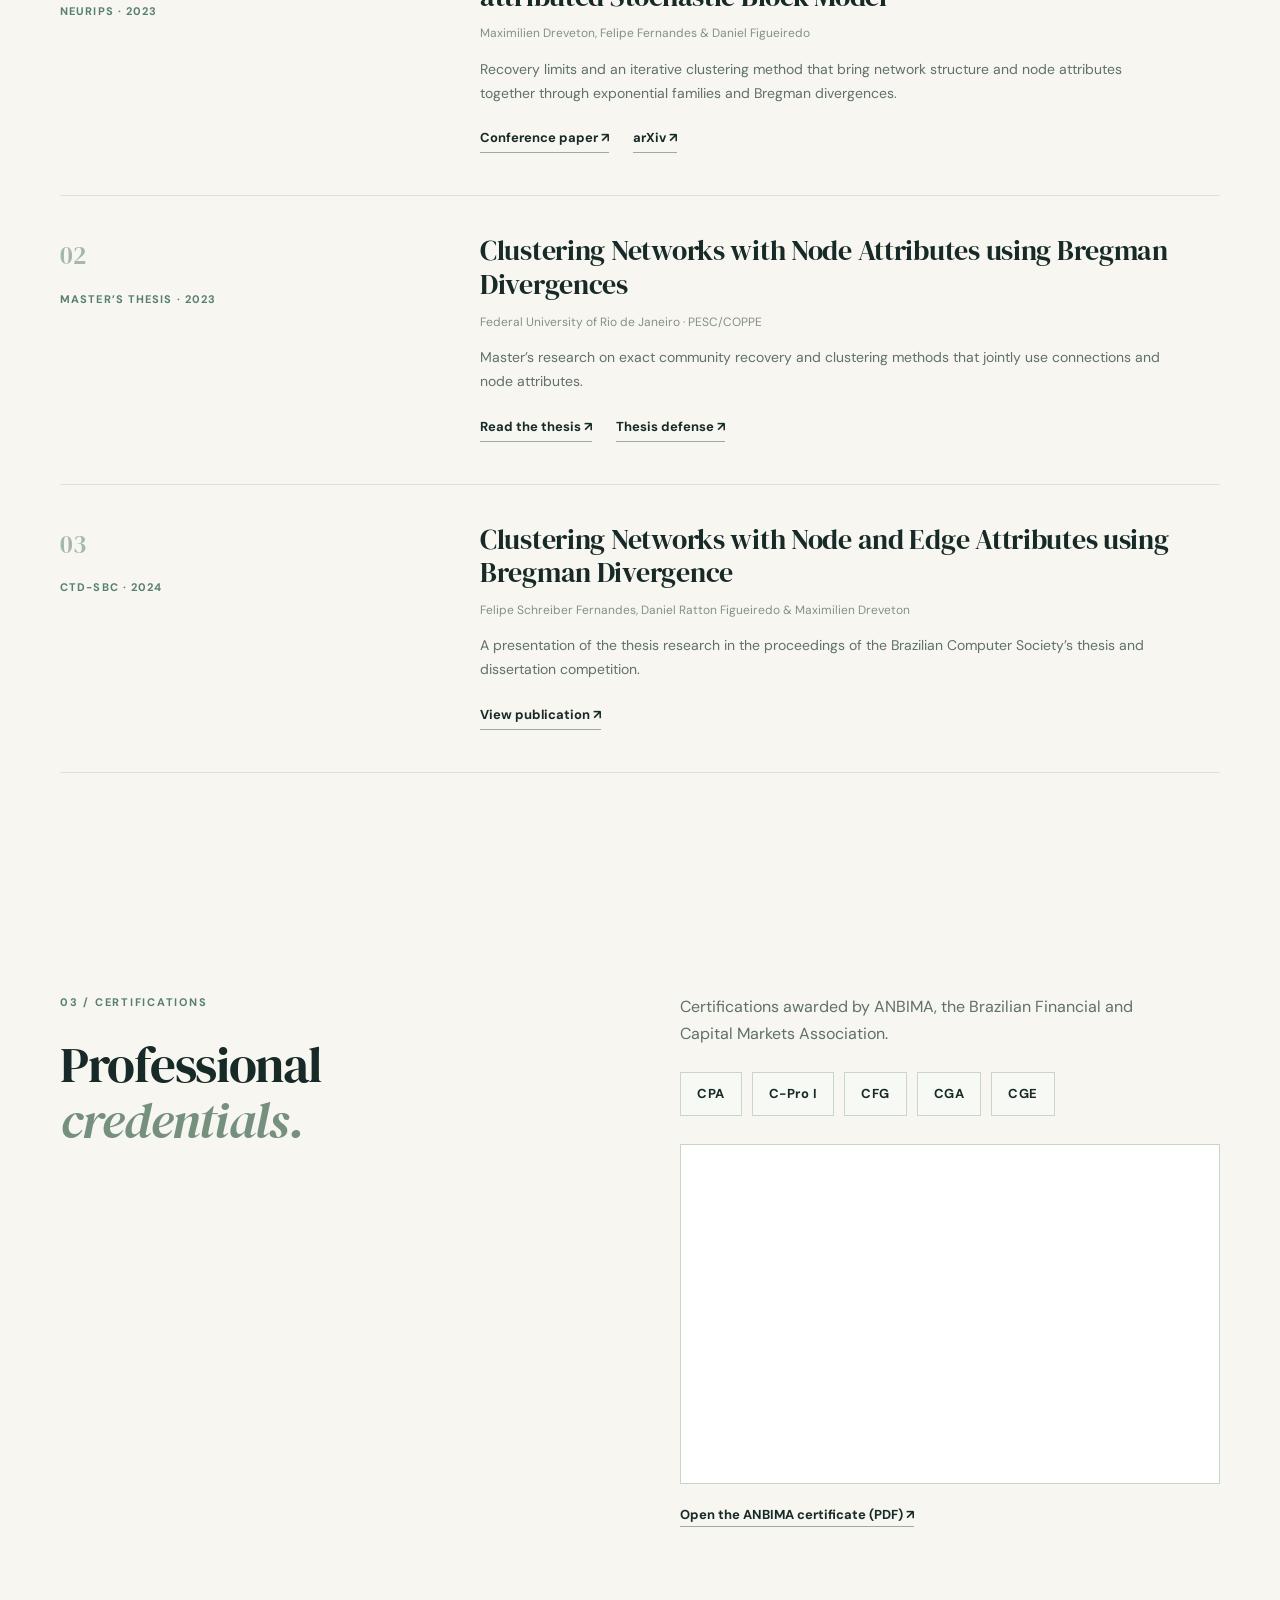
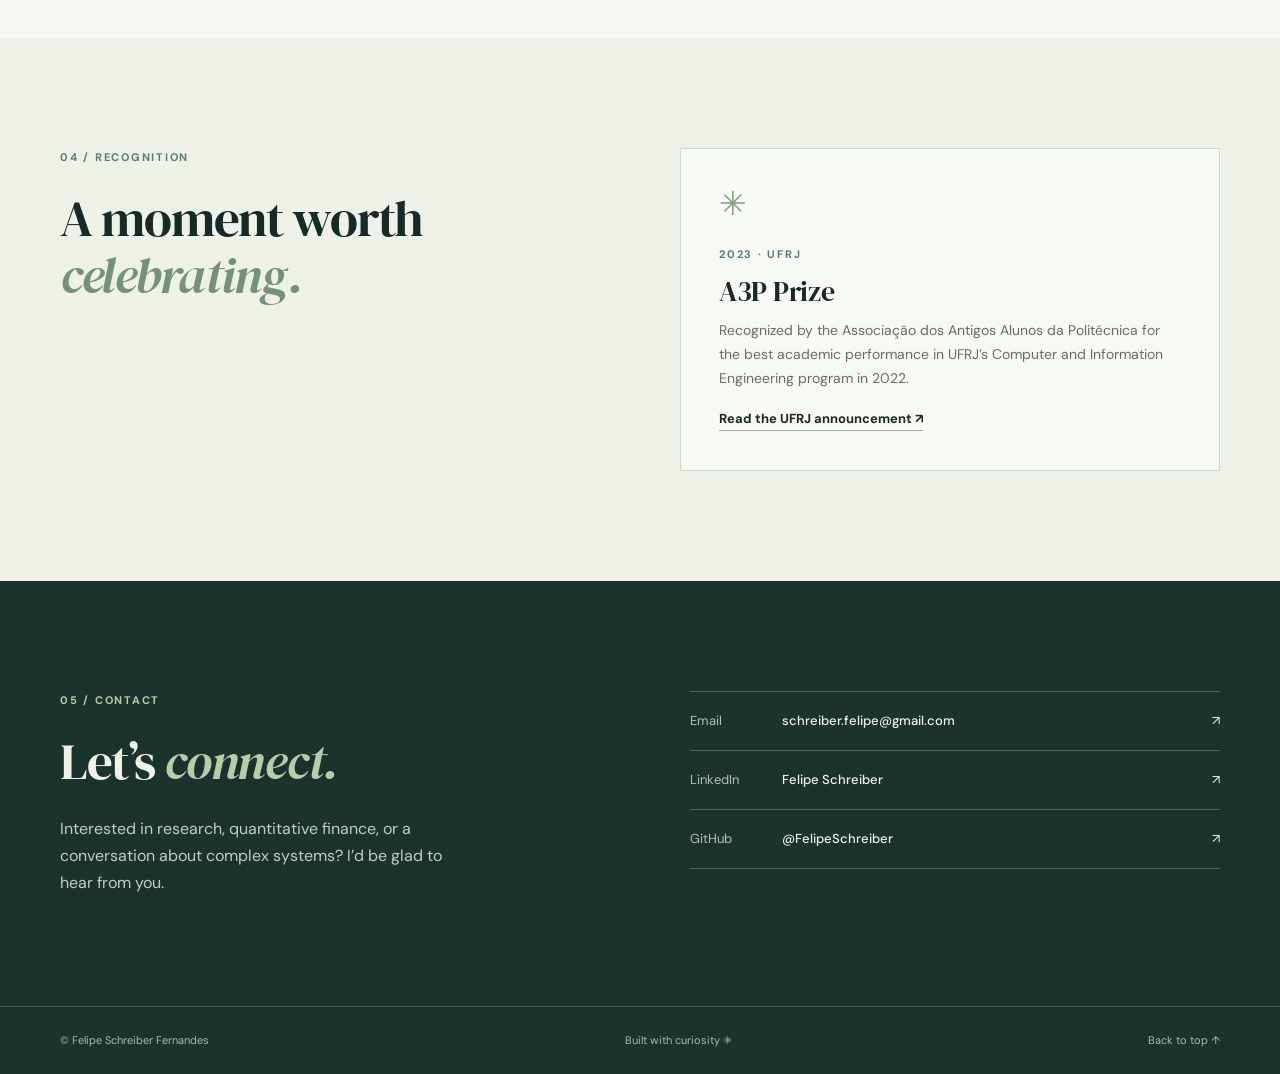
==== commit 2a6febb8: "Embed ANBIMA certificate Co-authored-by: Copilot <223556219+Copilot@users.noreply.github.com>" ====
--- a/index.html
+++ b/index.html
@@ -82,6 +82,8 @@
         <div class="certifications-content">
           <p>Certifications awarded by ANBIMA, the Brazilian Financial and Capital Markets Association.</p>
           <ul class="certification-list" aria-label="ANBIMA certifications"><li>CPA</li><li>C-Pro I</li><li>CFG</li><li>CGA</li><li>CGE</li></ul>
+          <iframe class="certificate-preview" src="certificado-dff0ee21-1c3e-494f-98b8-4cec28ab8c48.pdf#view=FitH" title="ANBIMA certificate for Felipe Schreiber Fernandes" loading="lazy"></iframe>
+          <a class="text-link" href="certificado-dff0ee21-1c3e-494f-98b8-4cec28ab8c48.pdf">Open the ANBIMA certificate (PDF) ↗</a>
         </div>
       </div>
     </section>
--- a/style.css
+++ b/style.css
@@ -59,6 +59,7 @@
 .certifications-content p{color:var(--muted);max-width:480px}
 .certification-list{display:flex;flex-wrap:wrap;gap:10px;list-style:none;padding:0;margin:25px 0 0}
 .certification-list li{border:1px solid #c8d6c9;background:#f7f9f4;padding:10px 16px;font-size:13px;font-weight:700;letter-spacing:.04em}
+.certificate-preview{display:block;width:100%;height:340px;margin:28px 0 16px;border:1px solid #c8d6c9;background:#fff}
 .recognition{background:#edf1e8}
 .award-card{border:1px solid #cdd9cb;background:#f7f9f4;padding:38px}
 .award-mark{display:block;color:#86a483;font-size:33px;line-height:1;margin-bottom:25px}
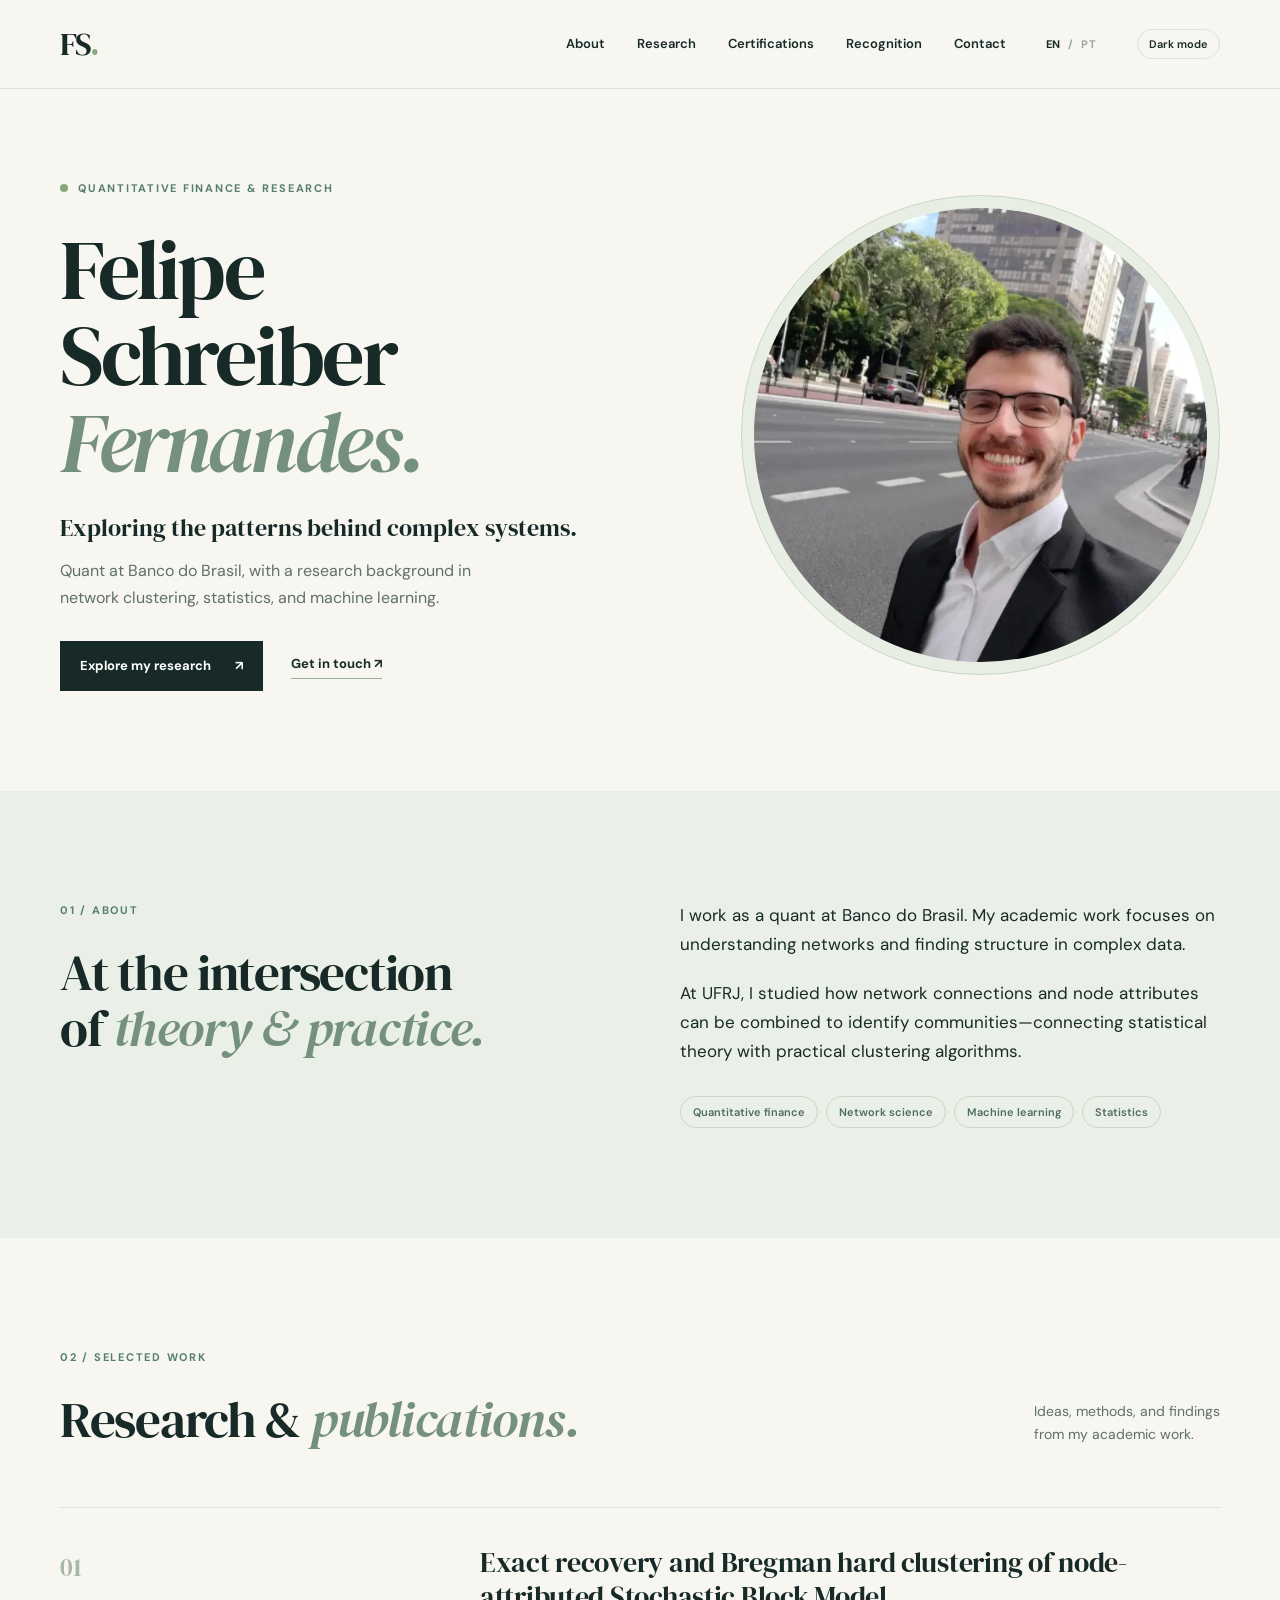
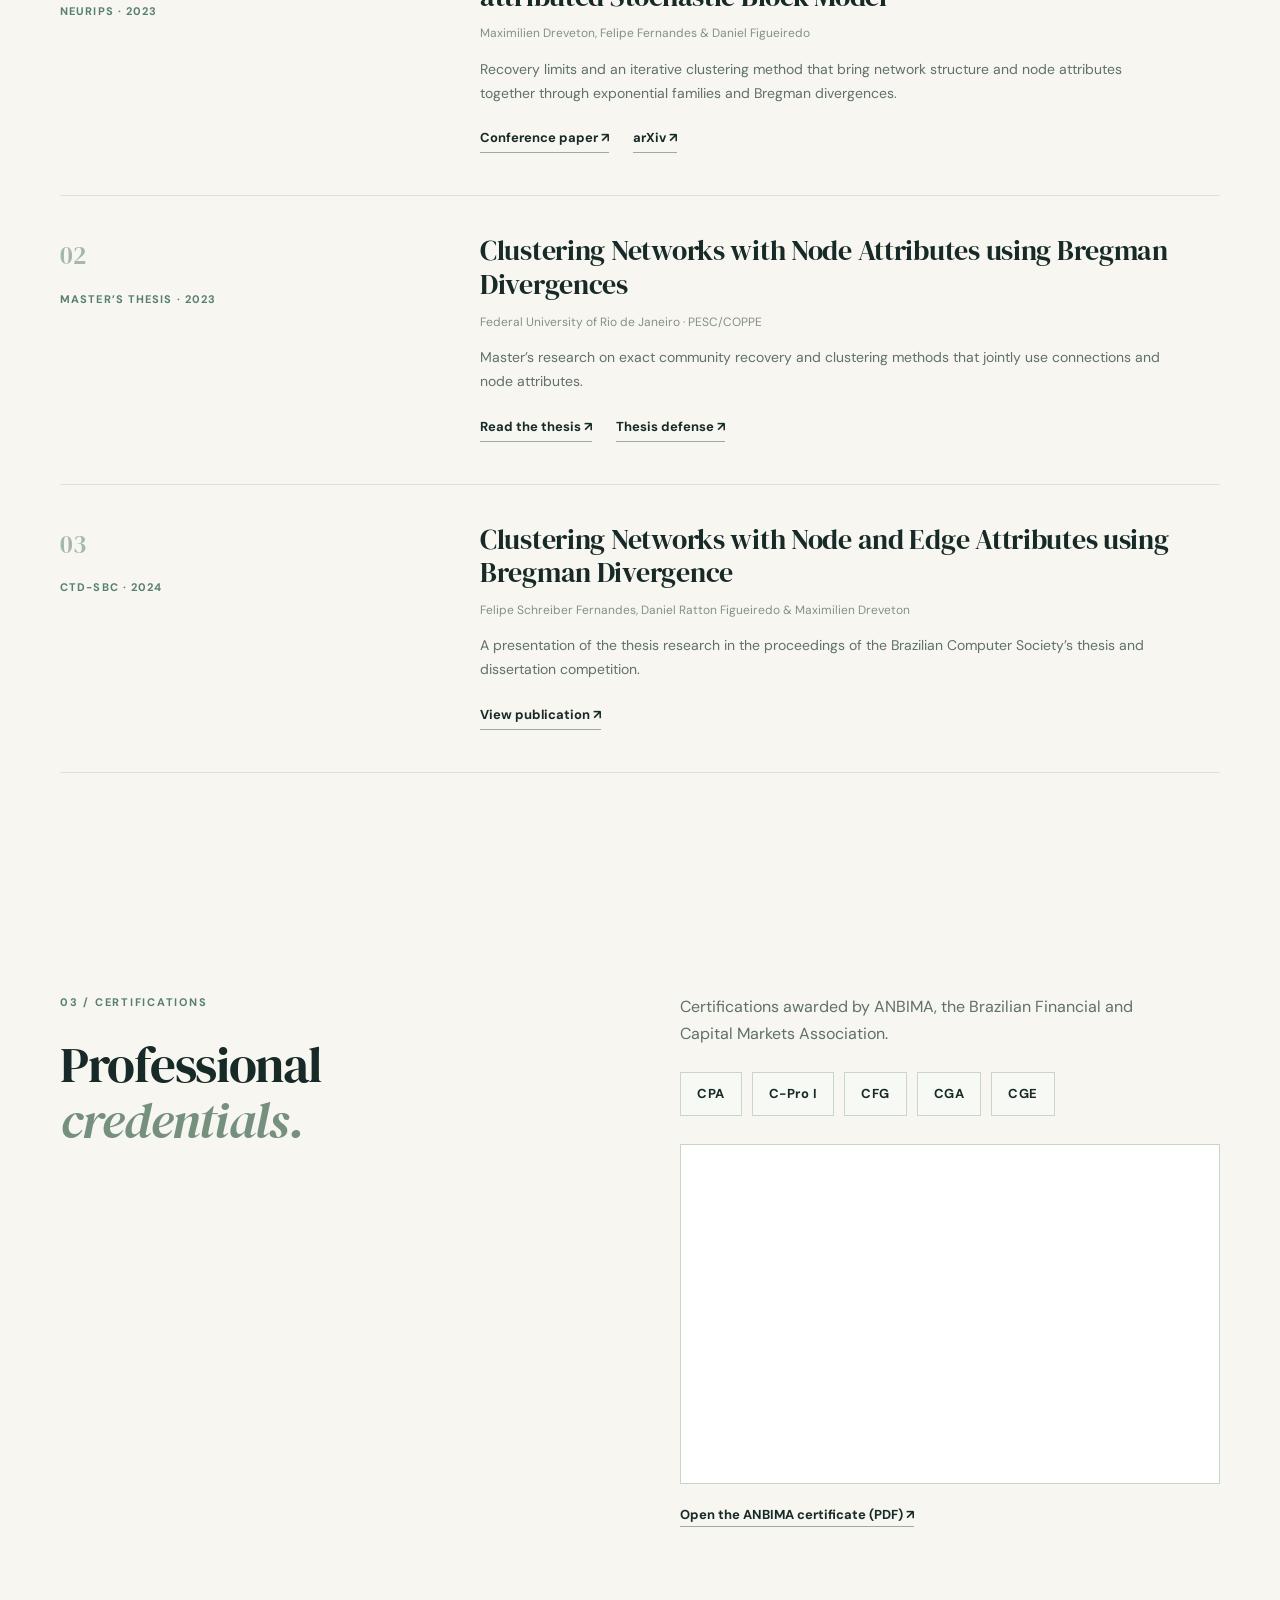
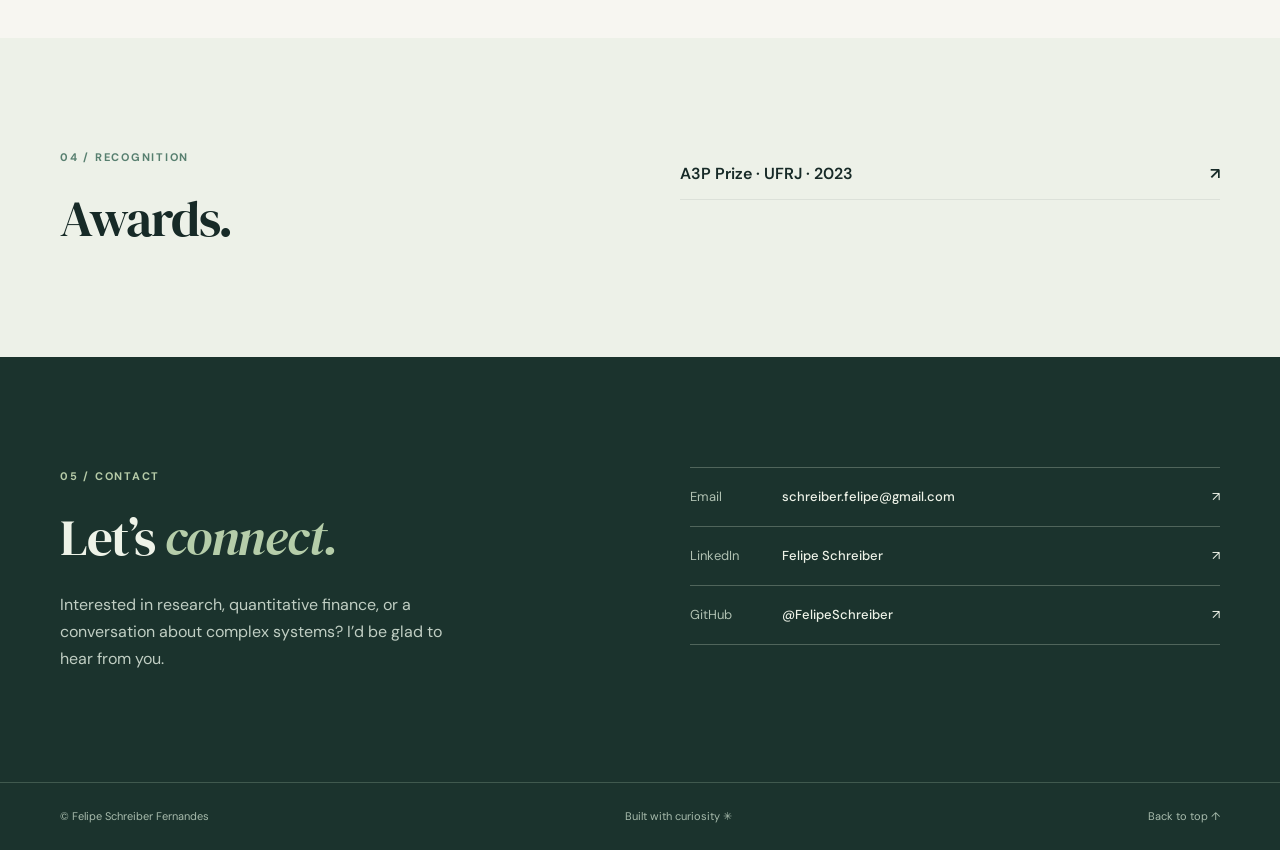
==== commit 57a107a5: "Add dark mode and simplify awards Co-authored-by: Copilot <223556219+Copilot@users.noreply.github.co" ====
--- a/index.html
+++ b/index.html
@@ -6,6 +6,7 @@
   <meta name="description" content="Felipe Schreiber Fernandes is a quantitative professional whose research spans network clustering, statistics and machine learning.">
   <meta name="theme-color" content="#f7f6f1">
   <title>Felipe Schreiber Fernandes — Quant &amp; Research</title>
+  <script src="theme.js"></script>
   <link rel="alternate" hreflang="en" href="https://felipeschreiber.github.io/">
   <link rel="alternate" hreflang="pt-BR" href="https://felipeschreiber.github.io/pt/">
   <link rel="stylesheet" href="style.css">
@@ -25,6 +26,7 @@
       <div class="languages" aria-label="Language">
         <span aria-current="page">EN</span><span aria-hidden="true">/</span><a href="pt/" lang="pt-BR">PT</a>
       </div>
+      <button class="theme-toggle" type="button" aria-pressed="false" hidden>Dark mode</button>
     </div>
   </header>
 
@@ -90,8 +92,8 @@
 
     <section class="recognition section" id="recognition">
       <div class="wrap section-grid">
-        <div><p class="section-number">04 / RECOGNITION</p><h2>A moment worth<br><em>celebrating.</em></h2></div>
-        <div class="award-card"><span class="award-mark" aria-hidden="true">✳</span><p class="award-year">2023 · UFRJ</p><h3>A3P Prize</h3><p>Recognized by the Associação dos Antigos Alunos da Politécnica for the best academic performance in UFRJ’s Computer and Information Engineering program in 2022.</p><a class="text-link" href="https://pesc.coppe.ufrj.br/pt/destaques/noticias/noticias-ufrj/felipe-schreiber-fernandes-eci-e-pesc-homenageado-pela-a3p">Read the UFRJ announcement ↗</a></div>
+        <div><p class="section-number">04 / RECOGNITION</p><h2>Awards.</h2></div>
+        <a class="award-link" href="https://pesc.coppe.ufrj.br/pt/destaques/noticias/noticias-ufrj/felipe-schreiber-fernandes-eci-e-pesc-homenageado-pela-a3p">A3P Prize · UFRJ · 2023 <span aria-hidden="true">↗</span></a>
       </div>
     </section>
 
--- a/style.css
+++ b/style.css
@@ -1,11 +1,12 @@
 @import url('https://fonts.googleapis.com/css2?family=DM+Sans:wght@400;500;600;700&family=DM+Serif+Display:ital@0;1&display=swap');
 
 :root{--ink:#172a27;--muted:#60706a;--paper:#f7f6f1;--line:#dce1d9;--green:#577f6f;--lime:#d8e6ba;--serif:"DM Serif Display",Georgia,serif;--sans:"DM Sans",Arial,sans-serif}
+:root[data-theme="dark"]{color-scheme:dark;--ink:#e9eee7;--muted:#b6c4bb;--paper:#121b19;--line:#40534a;--green:#adcfb4}
 *{box-sizing:border-box}
 html{scroll-behavior:smooth}
 body{margin:0;background:var(--paper);color:var(--ink);font-family:var(--sans);font-size:16px;line-height:1.7}
 a{color:inherit;text-decoration:none}
-a:focus-visible{outline:3px solid #a36931;outline-offset:4px}
+a:focus-visible,button:focus-visible{outline:3px solid #a36931;outline-offset:4px}
 .wrap{width:min(1160px,calc(100% - 64px));margin:auto}
 .skip-link{position:absolute;left:1rem;top:-5rem;z-index:10;background:#fff;padding:.5rem 1rem}
 .skip-link:focus{top:1rem}
@@ -18,8 +19,11 @@
 .navigation a:hover,.languages a:hover{color:#799b85}
 .languages{display:flex;gap:7px;align-items:center;font-size:11px;font-weight:700;letter-spacing:.08em;color:#9aa69c}
 .languages [aria-current]{color:var(--ink)}
+.theme-toggle{border:1px solid var(--line);border-radius:100px;background:transparent;color:var(--ink);font:600 11px var(--sans);white-space:nowrap;cursor:pointer;padding:7px 11px}
+.theme-toggle:hover{border-color:var(--green)}
+.theme-toggle[hidden]{display:none}
 .hero{min-height:660px;display:grid;grid-template-columns:1.15fr .85fr;align-items:center;gap:32px;padding-top:90px;padding-bottom:100px}
-.eyebrow,.section-number,.award-year{margin:0;color:var(--green);font-size:11px;font-weight:700;letter-spacing:.16em;text-transform:uppercase}
+.eyebrow,.section-number{margin:0;color:var(--green);font-size:11px;font-weight:700;letter-spacing:.16em;text-transform:uppercase}
 .eyebrow{display:flex;align-items:center;gap:10px}
 .status-dot{width:8px;height:8px;border-radius:50%;background:#89a77e}
 h1,h2,h3,p{margin-top:0}
@@ -52,7 +56,7 @@
 .work-meta{display:flex;flex-direction:column;gap:13px;color:var(--green);font-size:11px;font-weight:700;letter-spacing:.1em;text-transform:uppercase}
 .work-meta span:first-child{font-family:var(--serif);font-size:25px;letter-spacing:0;font-weight:400;color:#a6b8a7}
 .work-content{max-width:700px}
-.work-content h3,.award-card h3{font-family:var(--serif);font-size:28px;line-height:1.2;letter-spacing:-.01em;margin-bottom:10px}
+.work-content h3{font-family:var(--serif);font-size:28px;line-height:1.2;letter-spacing:-.01em;margin-bottom:10px}
 .work-content p{color:var(--muted);font-size:14px;margin-bottom:14px}
 .work-content .authors{font-size:12px;color:#849087}
 .work-links{display:flex;flex-wrap:wrap;gap:24px;margin-top:22px}
@@ -61,10 +65,8 @@
 .certification-list li{border:1px solid #c8d6c9;background:#f7f9f4;padding:10px 16px;font-size:13px;font-weight:700;letter-spacing:.04em}
 .certificate-preview{display:block;width:100%;height:340px;margin:28px 0 16px;border:1px solid #c8d6c9;background:#fff}
 .recognition{background:#edf1e8}
-.award-card{border:1px solid #cdd9cb;background:#f7f9f4;padding:38px}
-.award-mark{display:block;color:#86a483;font-size:33px;line-height:1;margin-bottom:25px}
-.award-year{margin-bottom:12px}
-.award-card p:not(.award-year){color:var(--muted);font-size:14px}
+.award-link{align-self:start;display:flex;justify-content:space-between;gap:20px;border-bottom:1px solid var(--line);padding:12px 0;font-size:16px;font-weight:600}
+.award-link:hover{color:var(--green)}
 .contact{background:#1b332d;color:#eef3e8}
 .contact-inner{display:grid;grid-template-columns:1fr 1fr;gap:100px}
 .contact .section-number{color:#b6cba8}
@@ -77,6 +79,17 @@
 .contact-links strong{font-weight:500;overflow-wrap:anywhere}
 footer{background:#1b332d;color:#a8bcad;border-top:1px solid #40594e;font-size:11px}
 .footer-inner{display:flex;justify-content:space-between;gap:20px;padding-top:24px;padding-bottom:24px}
+[data-theme="dark"] h1 em,[data-theme="dark"] h2 em{color:#abc8af}
+[data-theme="dark"] .about,[data-theme="dark"] .recognition{background:#1b2924}
+[data-theme="dark"] .hero-photo{background:#263b30;border-color:#51685a}
+[data-theme="dark"] .topic-list span,[data-theme="dark"] .certification-list li{color:#d2dfd2;border-color:#51685a}
+[data-theme="dark"] .certification-list li{background:#1b2924}
+[data-theme="dark"] .work-content .authors{color:#afc0b5}
+[data-theme="dark"] .work-meta span:first-child{color:#b0c5b2}
+[data-theme="dark"] .button-dark{background:#cadfc9;color:#172a27}
+[data-theme="dark"] .button-dark:hover{background:#e2eee0}
+[data-theme="dark"] .skip-link{background:#263b30}
 @media(max-width:800px){.wrap{width:min(100% - 40px,680px)}.header-inner{height:72px;gap:16px}.navigation{gap:16px;font-size:12px}.hero{grid-template-columns:1fr;padding-top:70px;padding-bottom:75px;gap:50px}.hero-photo{width:min(370px,85%);justify-self:center}.section{padding:76px 0}.section-grid,.contact-inner{grid-template-columns:1fr;gap:35px}.section-heading{align-items:start;flex-direction:column}.work-item{grid-template-columns:1fr;gap:20px}.work-meta{flex-direction:row;align-items:baseline;gap:20px}.contact-inner{gap:40px}}
-@media(max-width:520px){.header-inner{flex-wrap:wrap;height:auto;padding-top:17px;padding-bottom:14px;row-gap:14px}.wordmark{font-size:28px}.languages{margin-left:auto}.navigation{order:3;flex-basis:100%;justify-content:space-between;flex-wrap:wrap;margin-left:0;gap:8px}.hero{padding-top:55px;min-height:0}h1{font-size:clamp(48px,12vw,64px)}.hero-intro{font-size:21px}.hero-actions{gap:20px}.award-card{padding:28px}.footer-inner{flex-wrap:wrap}.contact-links a{grid-template-columns:65px 1fr auto}}
+@media(max-width:700px){.header-inner{flex-wrap:wrap;height:auto;padding-top:17px;padding-bottom:14px;row-gap:14px}.wordmark{font-size:28px}.languages{margin-left:auto}.navigation{order:3;flex-basis:100%;justify-content:space-between;flex-wrap:wrap;margin-left:0;gap:8px}}
+@media(max-width:520px){.hero{padding-top:55px;min-height:0}h1{font-size:clamp(48px,12vw,64px)}.hero-intro{font-size:21px}.hero-actions{gap:20px}.footer-inner{flex-wrap:wrap}.contact-links a{grid-template-columns:65px 1fr auto}}
 @media(prefers-reduced-motion:reduce){html{scroll-behavior:auto}*{transition:none!important}}
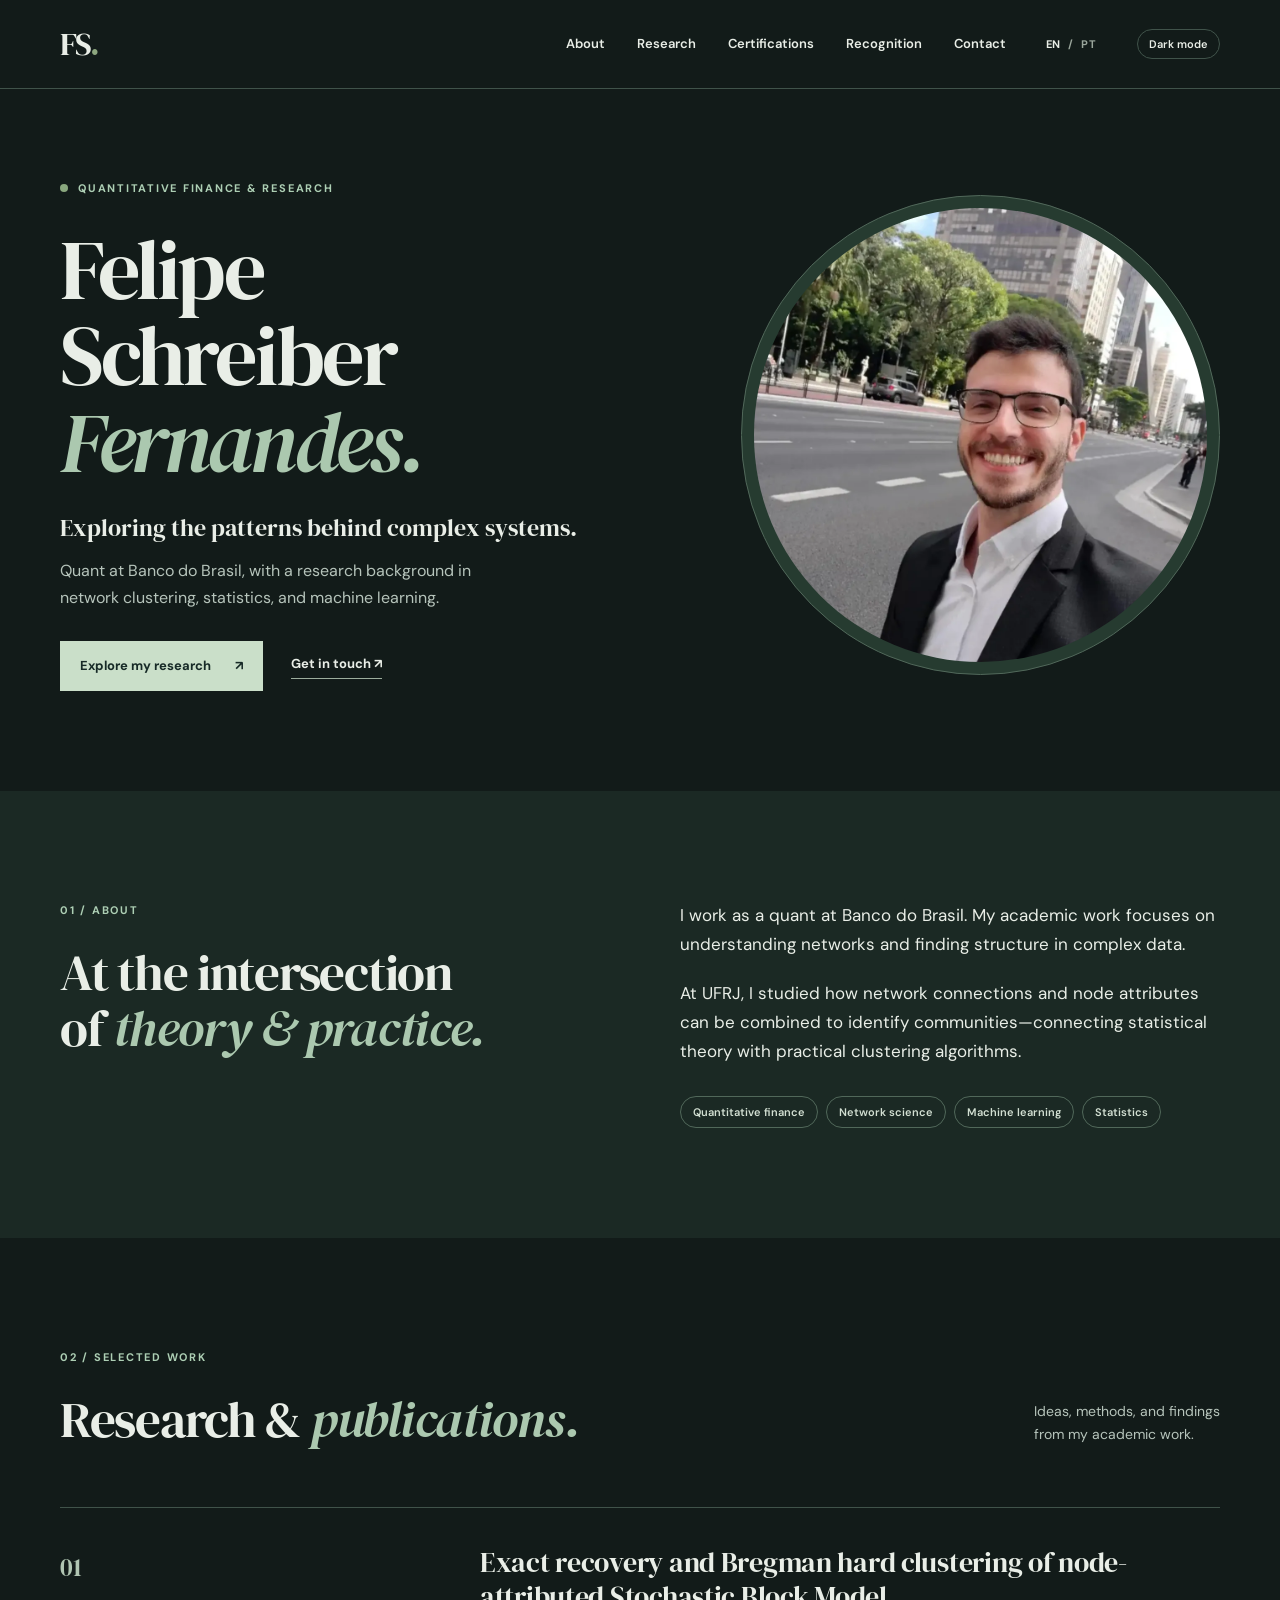
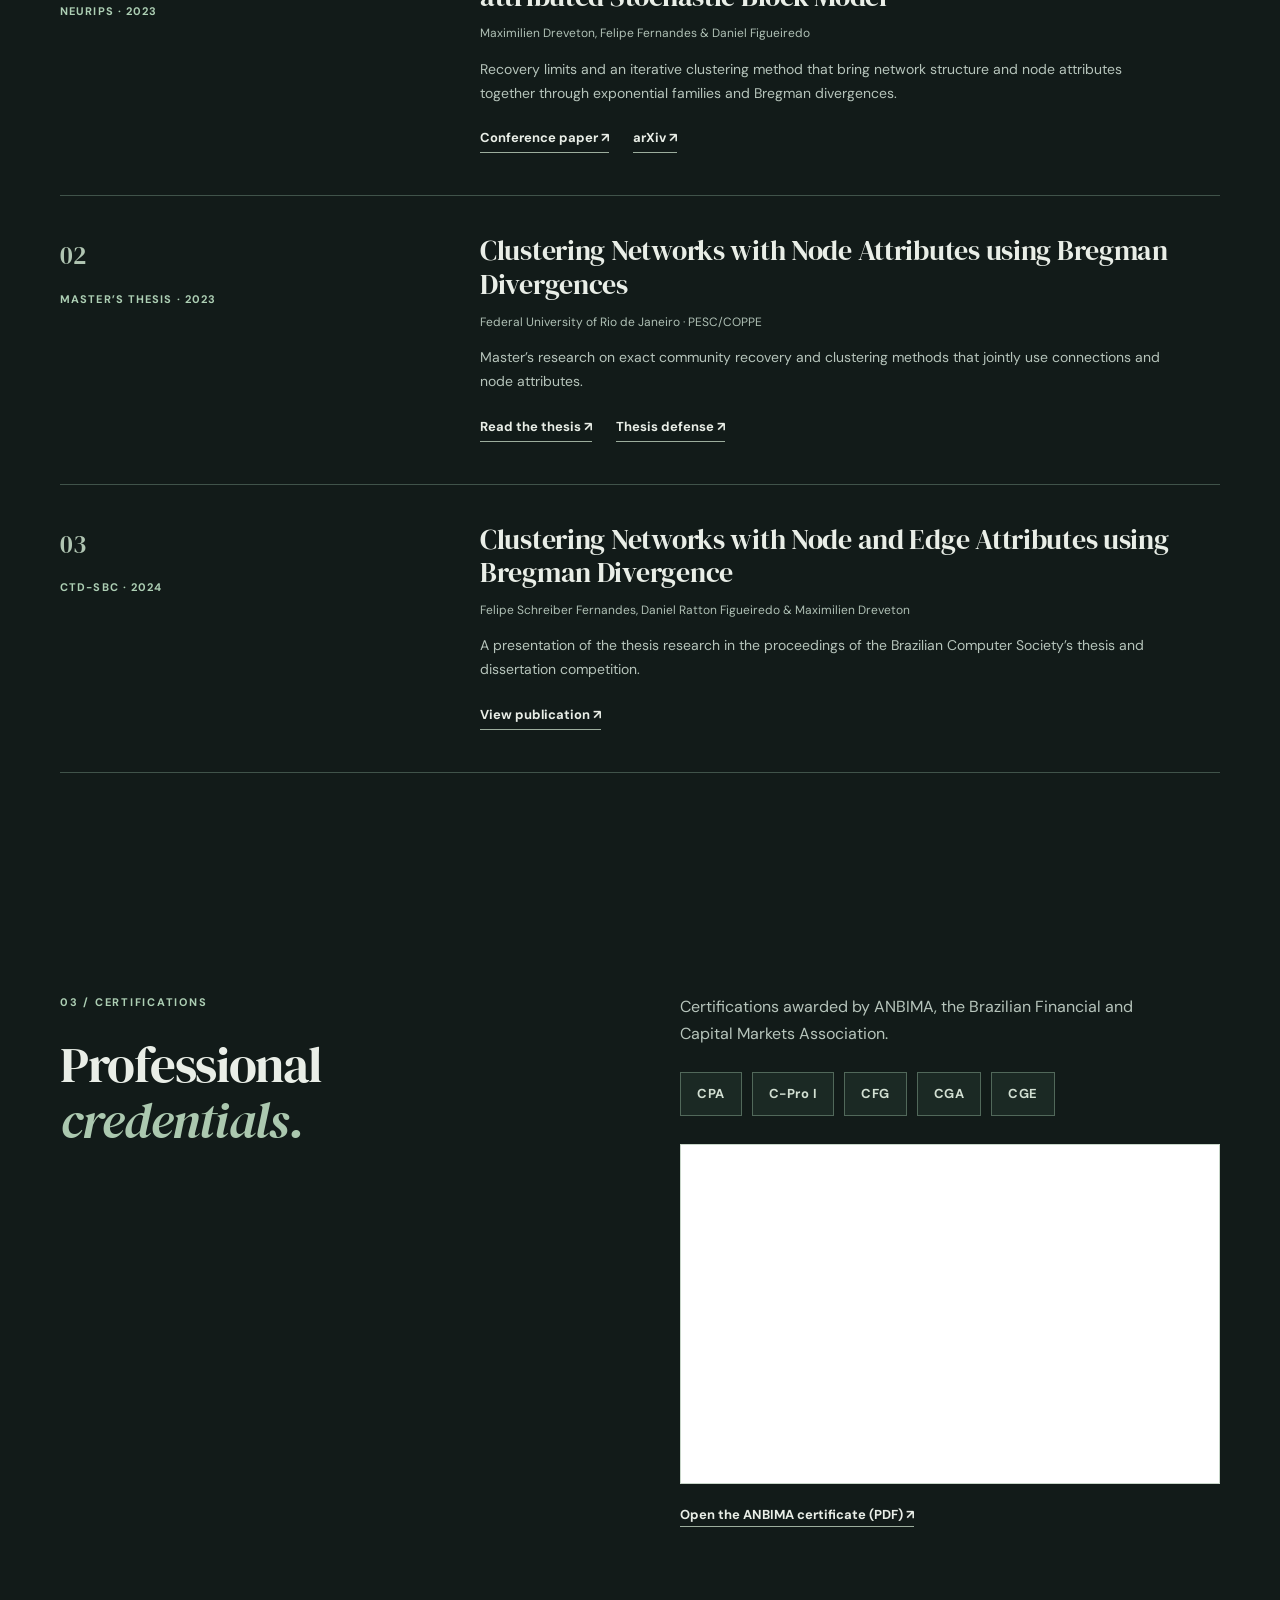
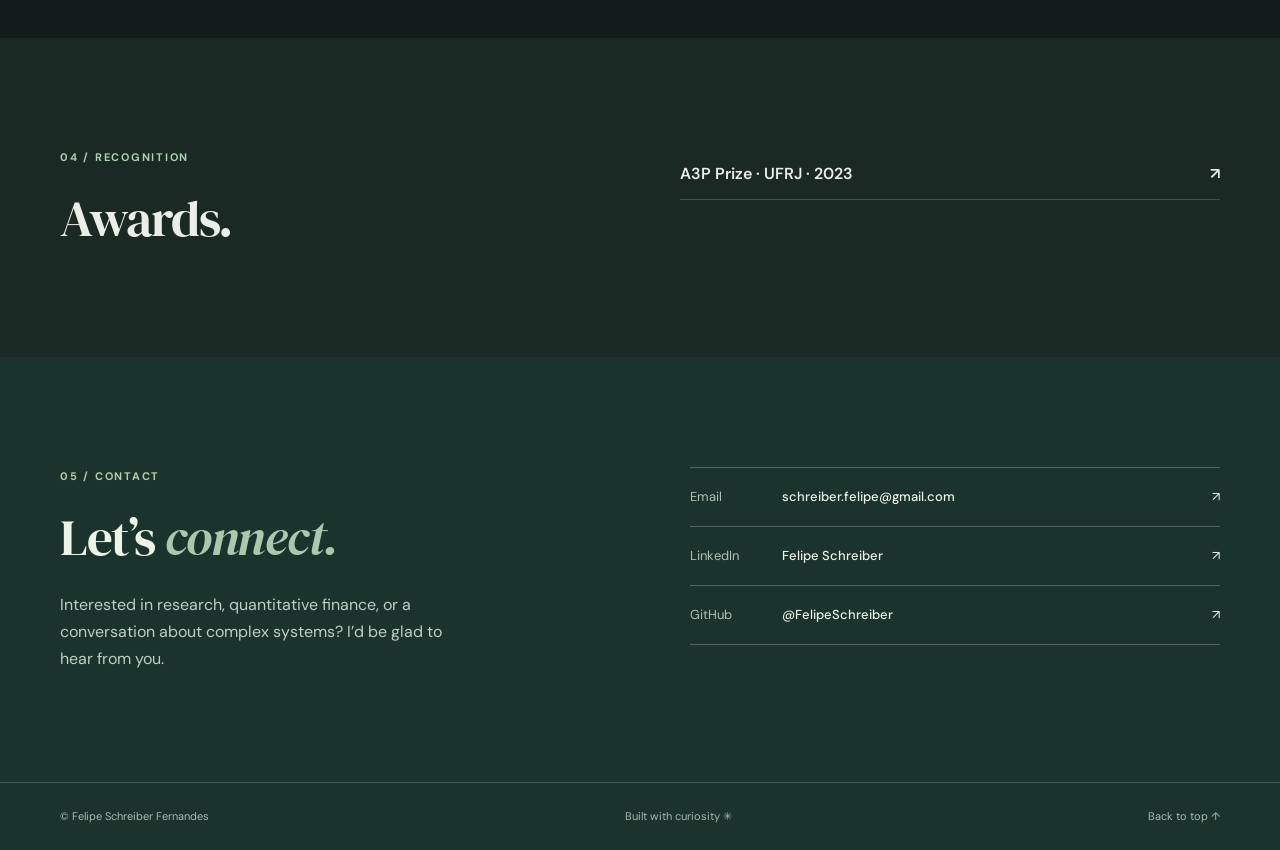
==== commit 4f17b945: "Default website to dark mode Co-authored-by: Copilot <223556219+Copilot@users.noreply.github.com>" ====
--- a/index.html
+++ b/index.html
@@ -1,10 +1,10 @@
 <!doctype html>
-<html lang="en">
+<html lang="en" data-theme="dark">
 <head>
   <meta charset="utf-8">
   <meta name="viewport" content="width=device-width, initial-scale=1">
   <meta name="description" content="Felipe Schreiber Fernandes is a quantitative professional whose research spans network clustering, statistics and machine learning.">
-  <meta name="theme-color" content="#f7f6f1">
+  <meta name="theme-color" content="#121b19">
   <title>Felipe Schreiber Fernandes — Quant &amp; Research</title>
   <script src="theme.js"></script>
   <link rel="alternate" hreflang="en" href="https://felipeschreiber.github.io/">
@@ -26,7 +26,7 @@
       <div class="languages" aria-label="Language">
         <span aria-current="page">EN</span><span aria-hidden="true">/</span><a href="pt/" lang="pt-BR">PT</a>
       </div>
-      <button class="theme-toggle" type="button" aria-pressed="false" hidden>Dark mode</button>
+      <button class="theme-toggle" type="button" aria-pressed="true" hidden>Dark mode</button>
     </div>
   </header>
 
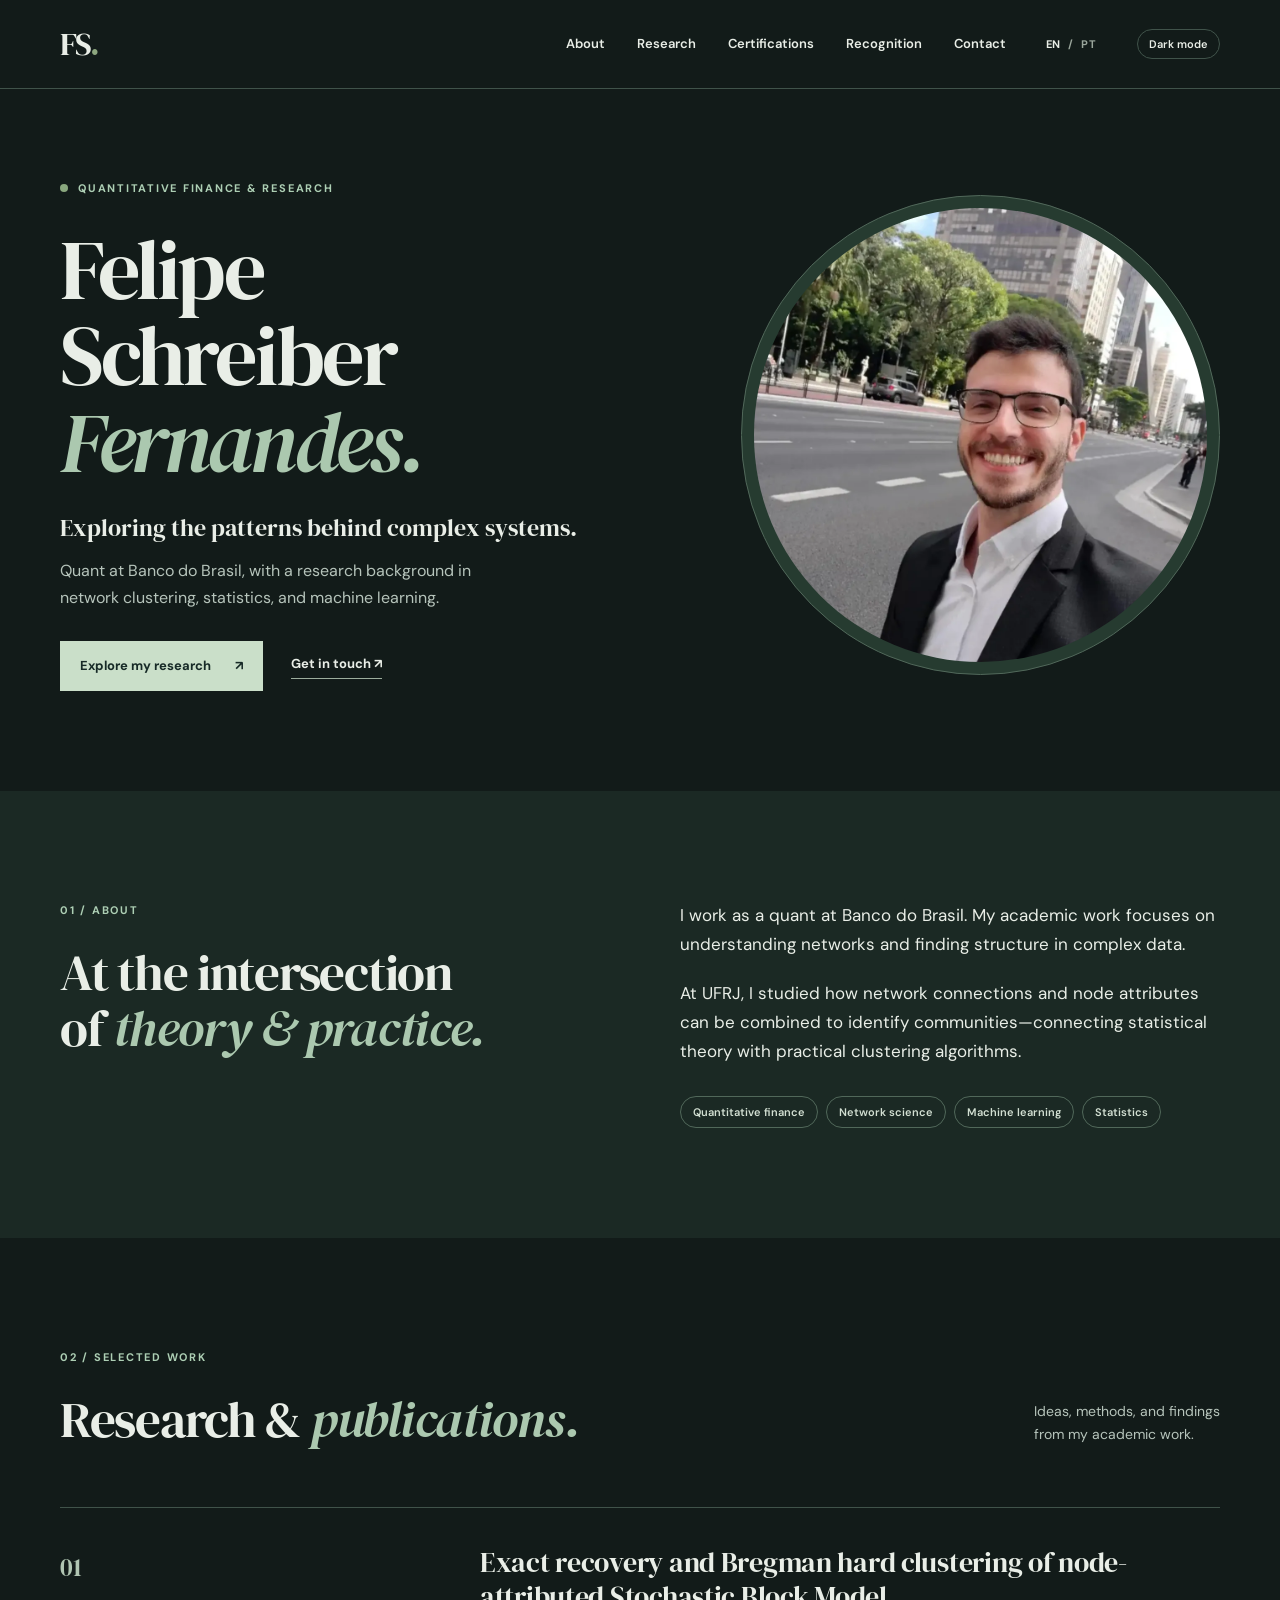
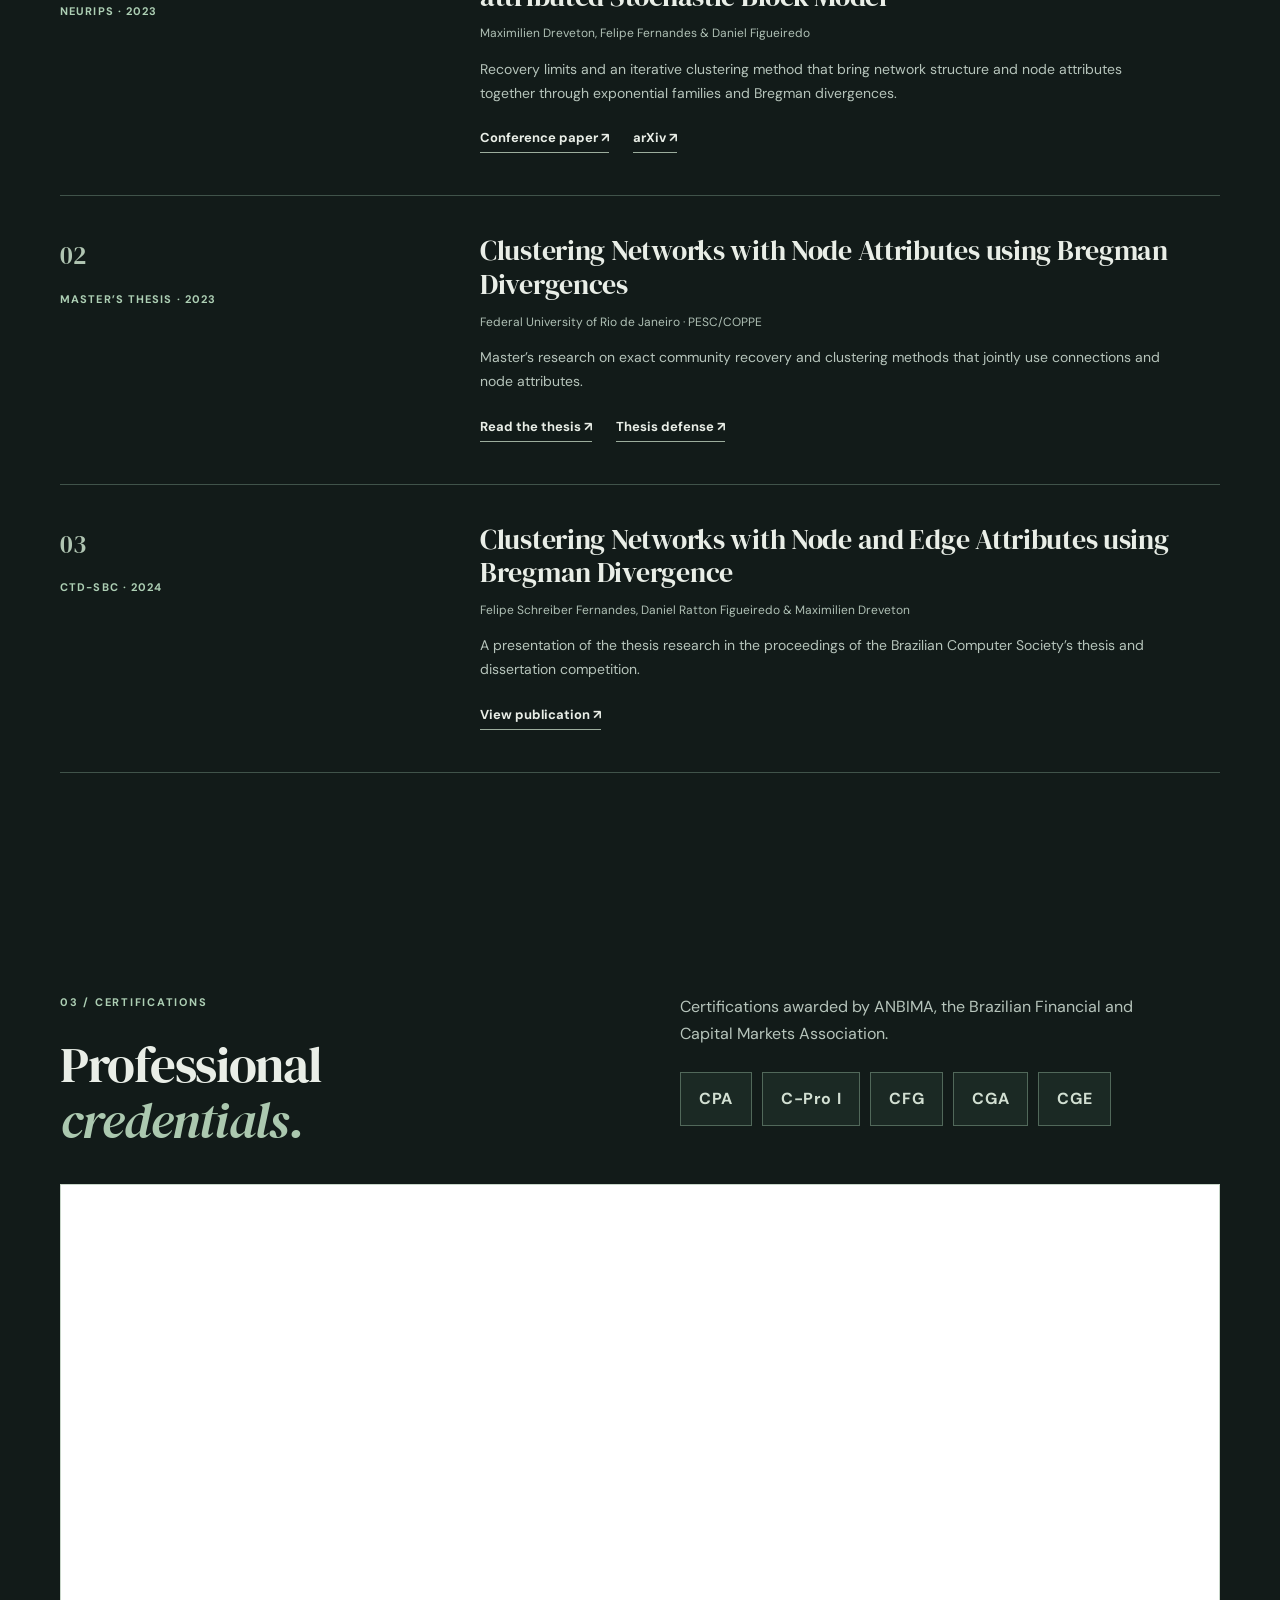
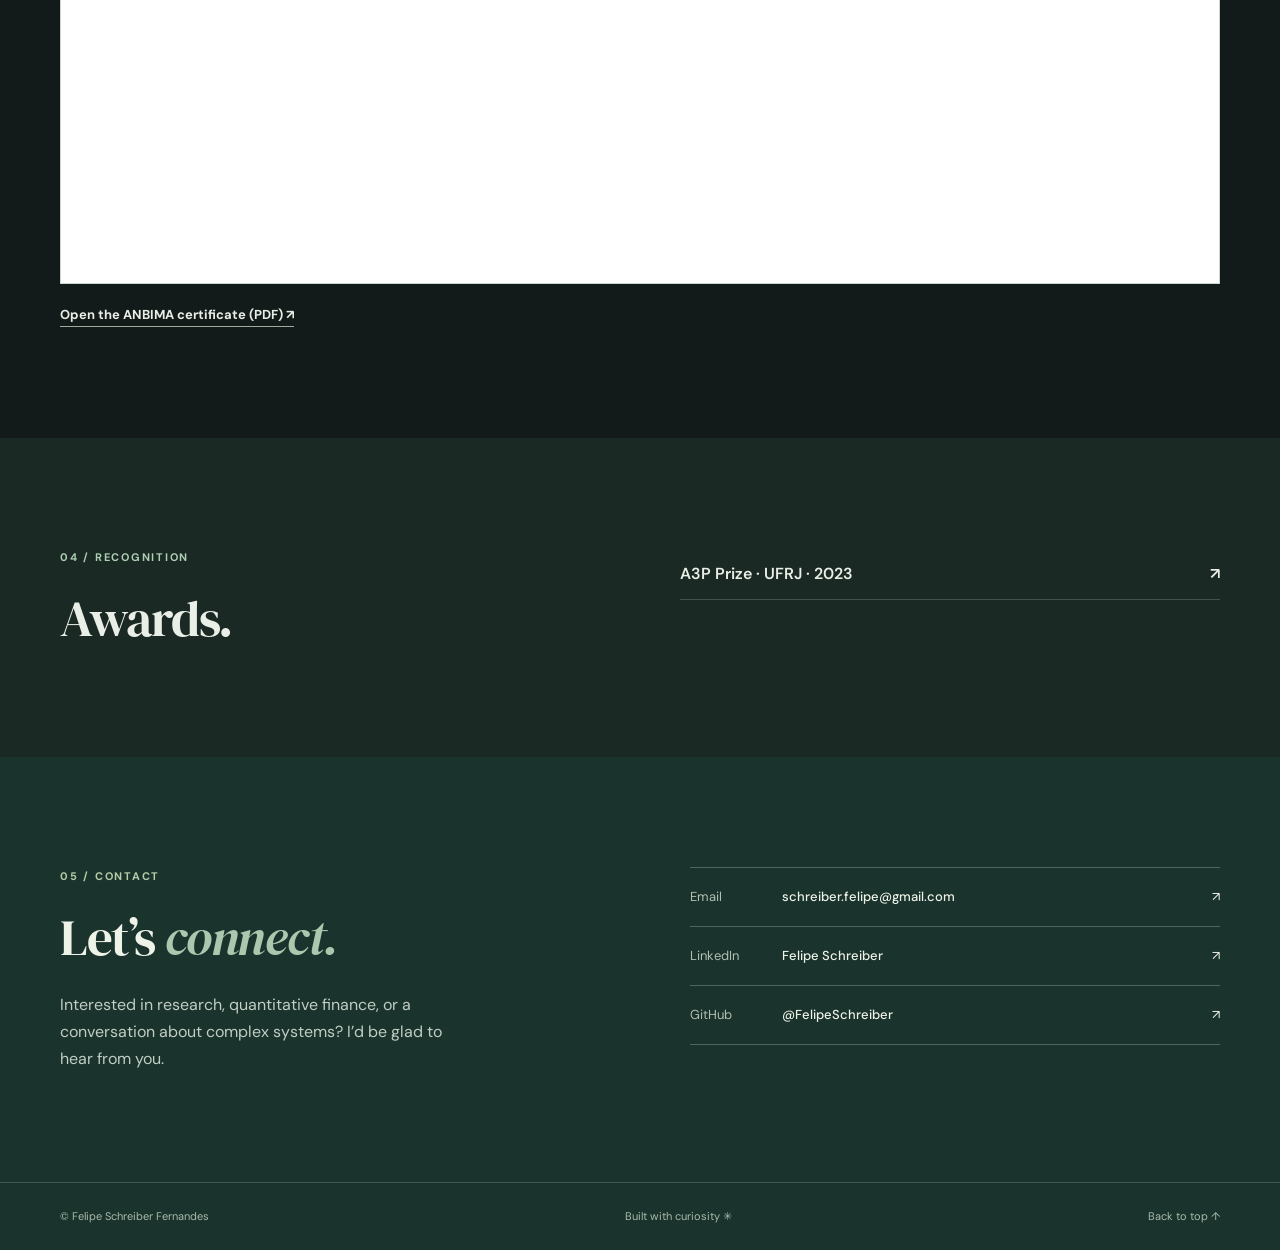
==== commit 2762b196: "Enlarge certification display Co-authored-by: Copilot <223556219+Copilot@users.noreply.github.com>" ====
--- a/index.html
+++ b/index.html
@@ -84,6 +84,8 @@
         <div class="certifications-content">
           <p>Certifications awarded by ANBIMA, the Brazilian Financial and Capital Markets Association.</p>
           <ul class="certification-list" aria-label="ANBIMA certifications"><li>CPA</li><li>C-Pro I</li><li>CFG</li><li>CGA</li><li>CGE</li></ul>
+        </div>
+        <div class="certificate-document">
           <iframe class="certificate-preview" src="certificado-dff0ee21-1c3e-494f-98b8-4cec28ab8c48.pdf#view=FitH" title="ANBIMA certificate for Felipe Schreiber Fernandes" loading="lazy"></iframe>
           <a class="text-link" href="certificado-dff0ee21-1c3e-494f-98b8-4cec28ab8c48.pdf">Open the ANBIMA certificate (PDF) ↗</a>
         </div>
--- a/style.css
+++ b/style.css
@@ -60,10 +60,12 @@
 .work-content p{color:var(--muted);font-size:14px;margin-bottom:14px}
 .work-content .authors{font-size:12px;color:#849087}
 .work-links{display:flex;flex-wrap:wrap;gap:24px;margin-top:22px}
+.certifications .section-grid{row-gap:36px}
 .certifications-content p{color:var(--muted);max-width:480px}
 .certification-list{display:flex;flex-wrap:wrap;gap:10px;list-style:none;padding:0;margin:25px 0 0}
-.certification-list li{border:1px solid #c8d6c9;background:#f7f9f4;padding:10px 16px;font-size:13px;font-weight:700;letter-spacing:.04em}
-.certificate-preview{display:block;width:100%;height:340px;margin:28px 0 16px;border:1px solid #c8d6c9;background:#fff}
+.certification-list li{border:1px solid #c8d6c9;background:#f7f9f4;padding:12px 18px;font-size:16px;font-weight:700;letter-spacing:.04em}
+.certificate-document{grid-column:1 / -1}
+.certificate-preview{display:block;width:100%;height:clamp(340px,65vw,700px);margin:0 0 16px;border:1px solid #c8d6c9;background:#fff}
 .recognition{background:#edf1e8}
 .award-link{align-self:start;display:flex;justify-content:space-between;gap:20px;border-bottom:1px solid var(--line);padding:12px 0;font-size:16px;font-weight:600}
 .award-link:hover{color:var(--green)}
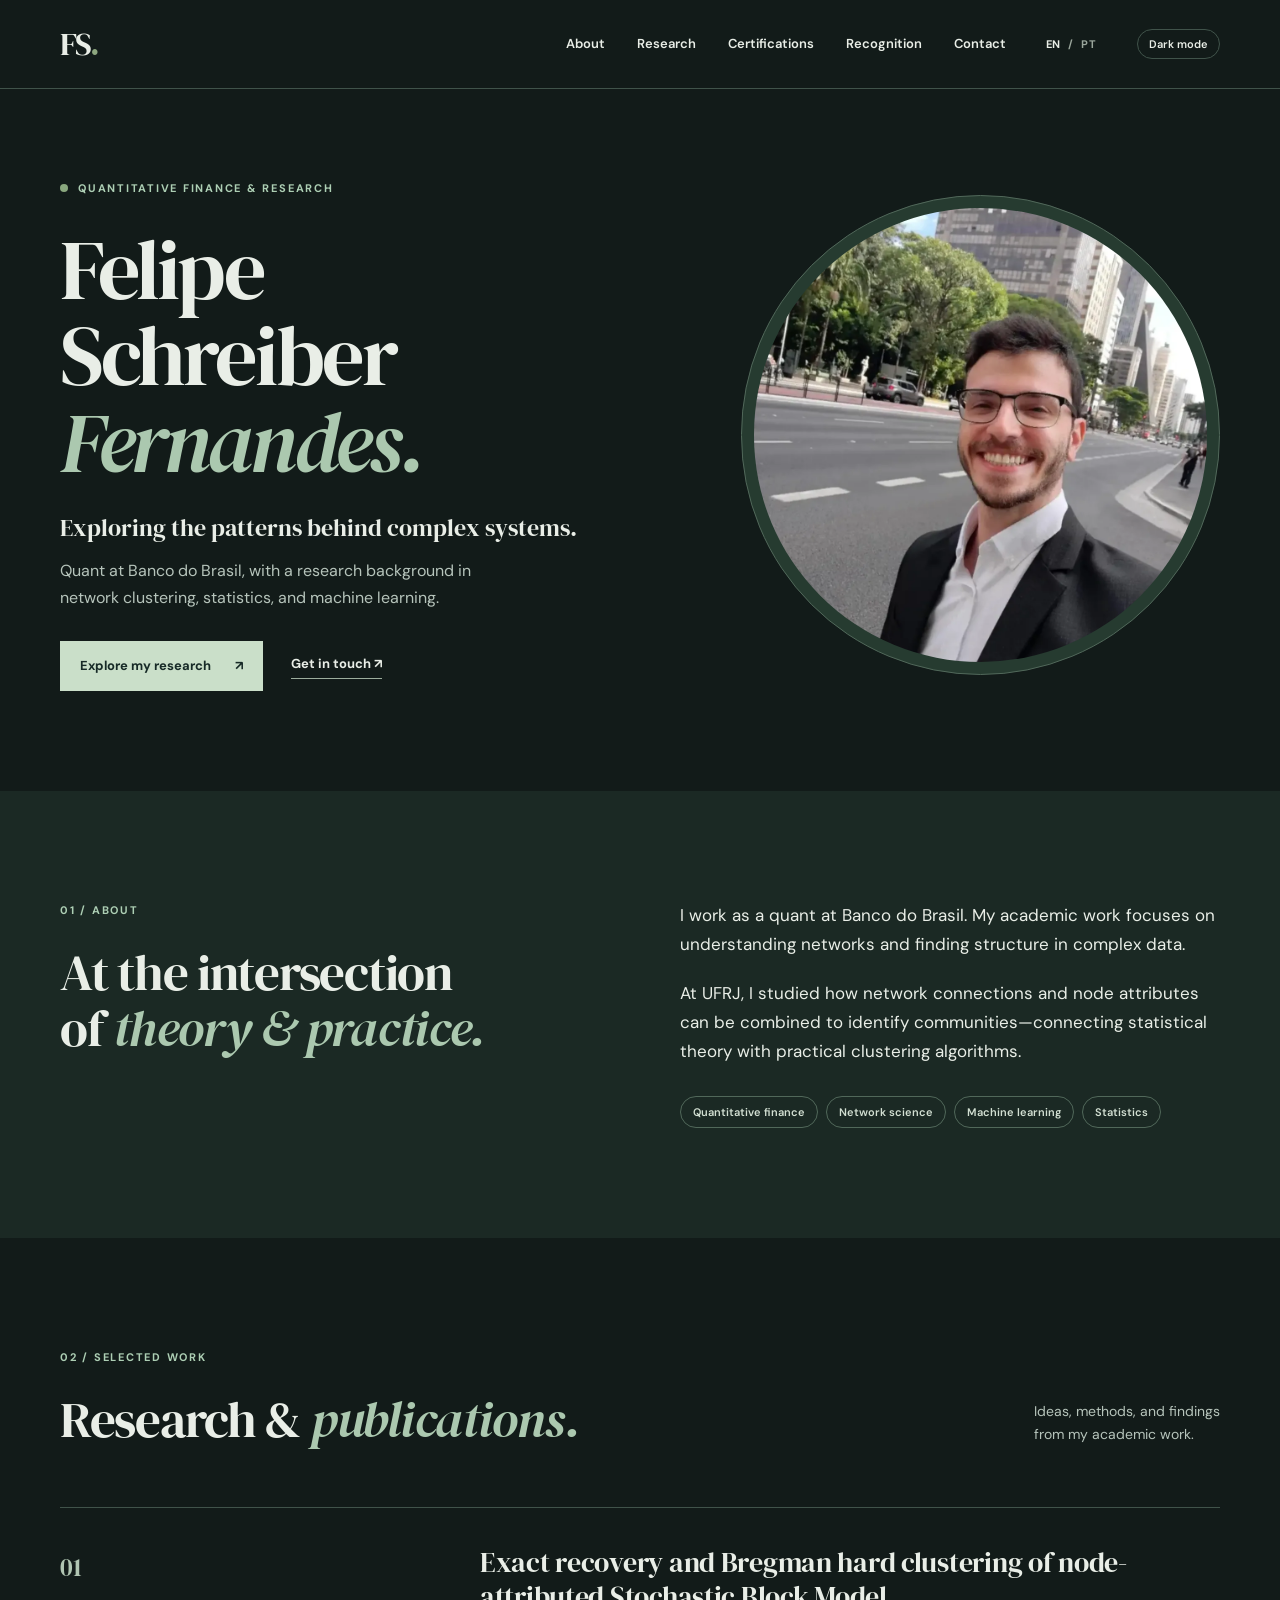
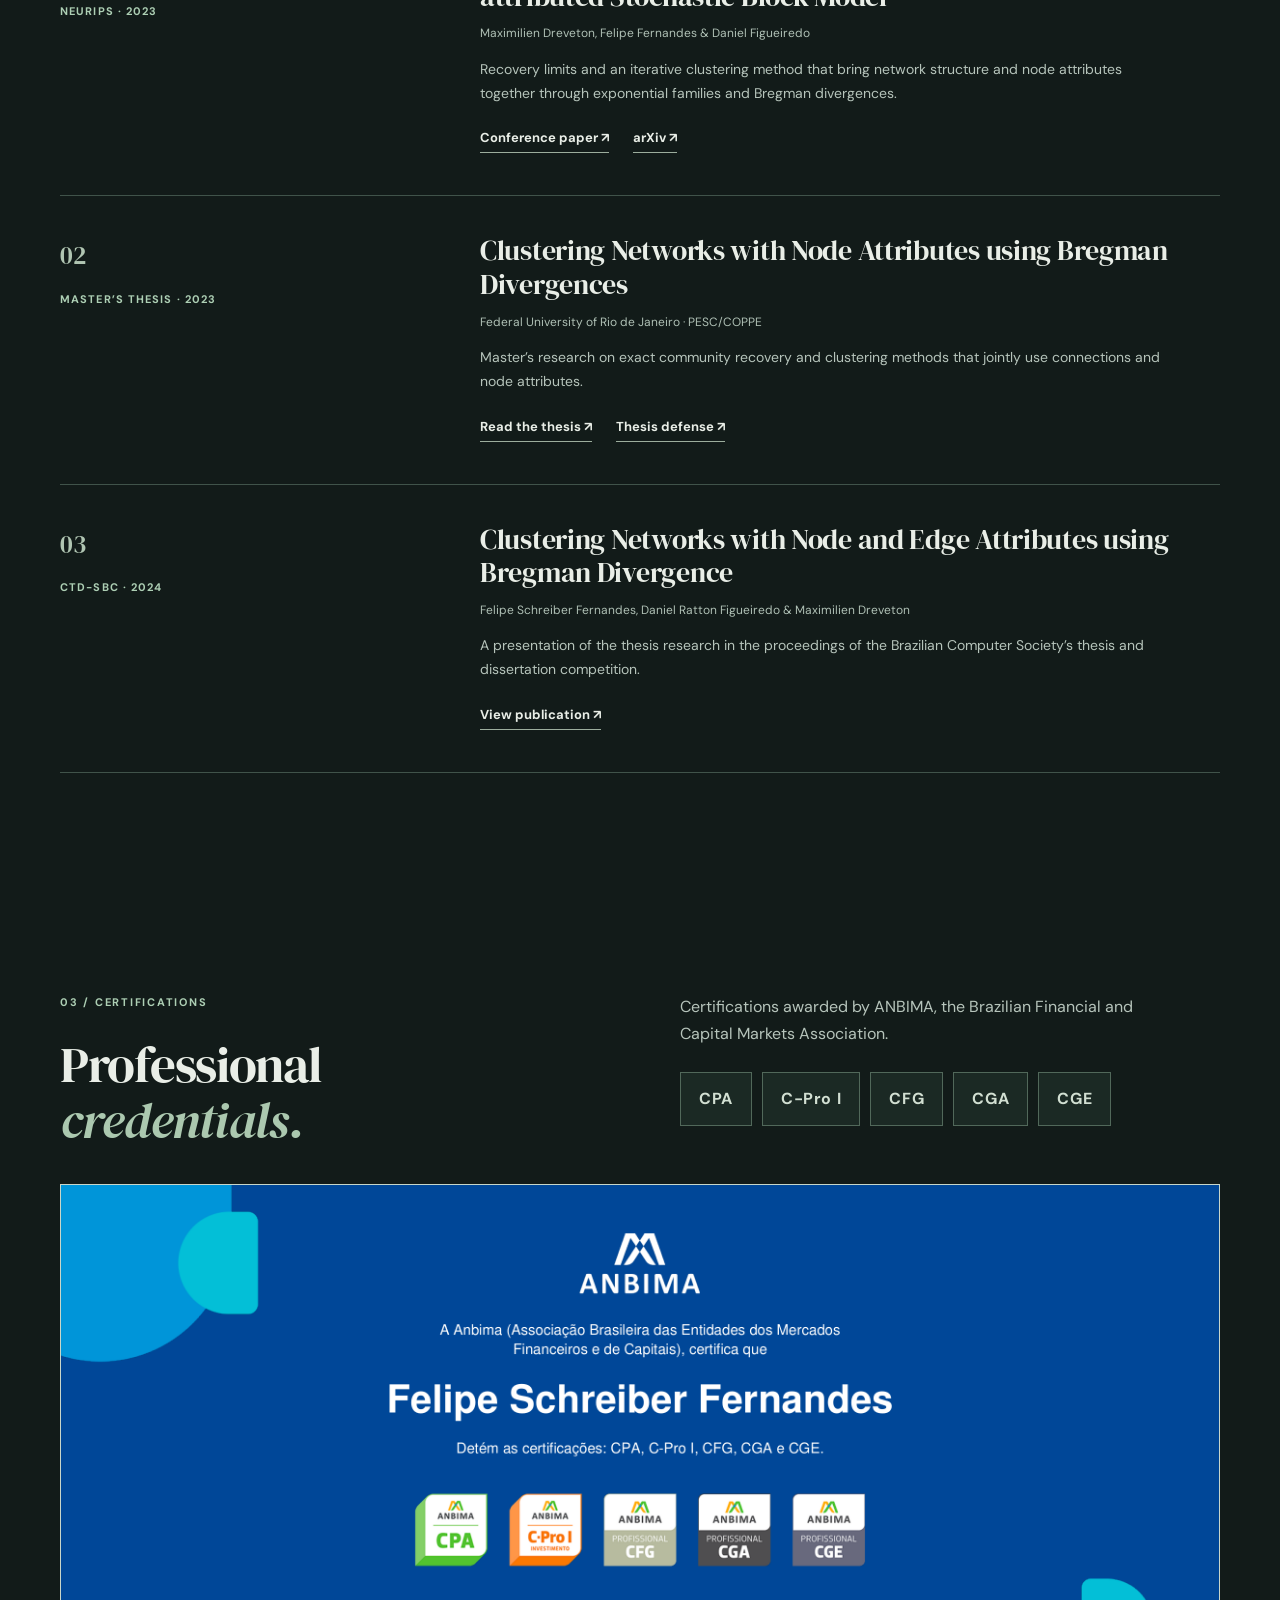
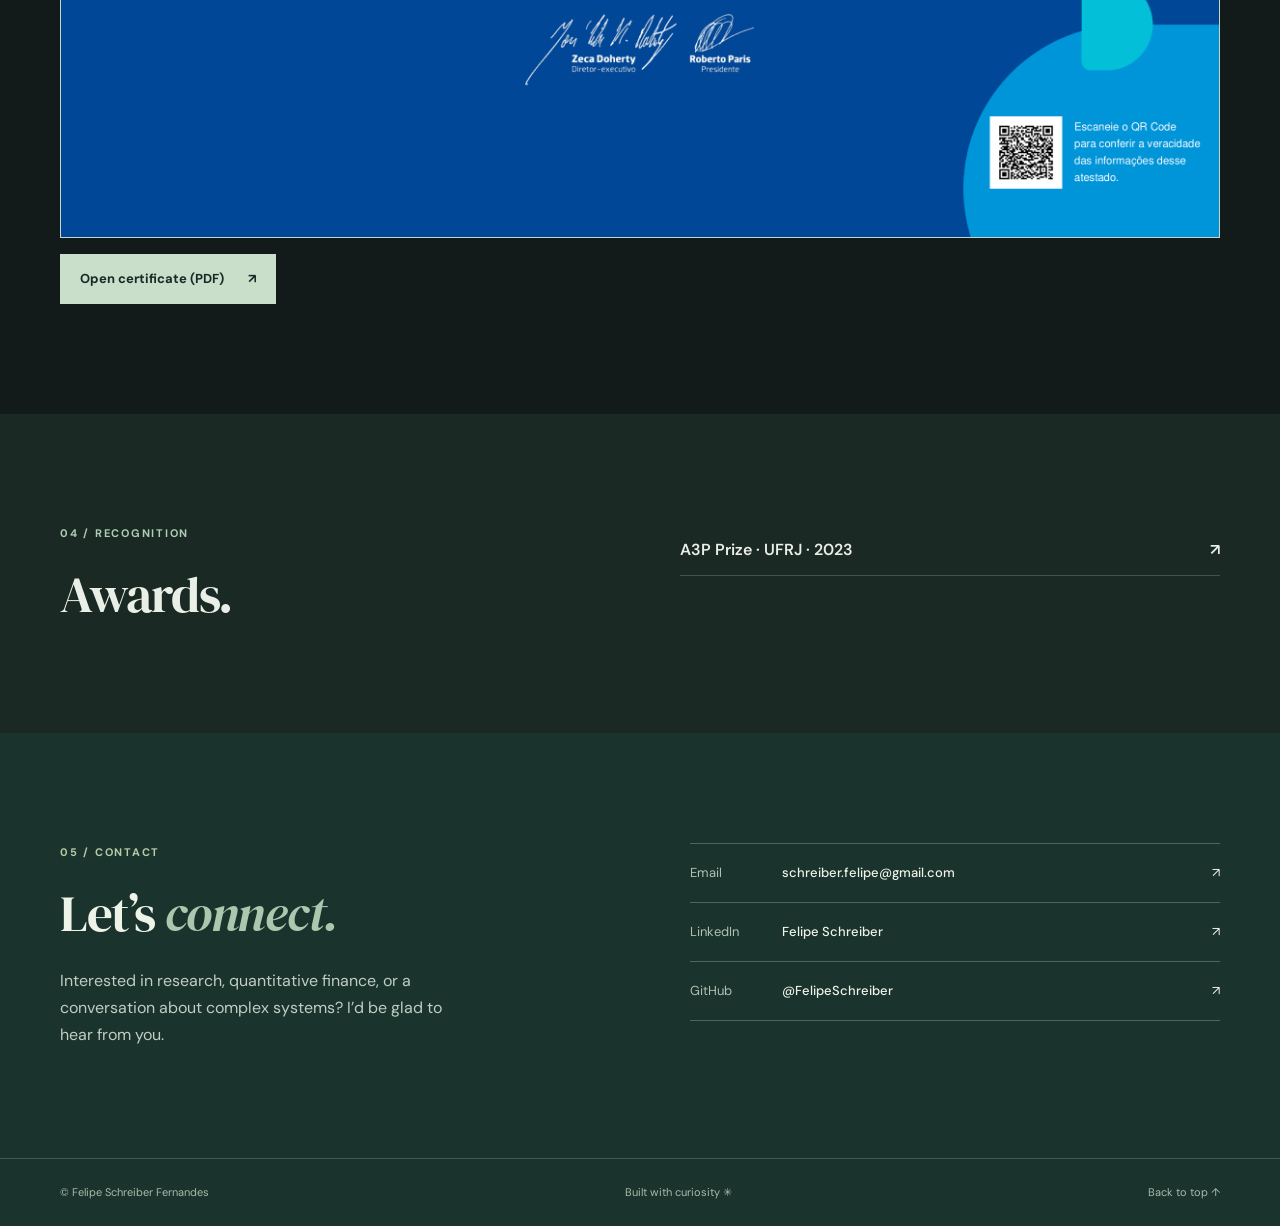
==== commit cdc924b5: "Render certificate as responsive image Co-authored-by: Copilot <223556219+Copilot@users.noreply.gith" ====
--- a/index.html
+++ b/index.html
@@ -86,8 +86,8 @@
           <ul class="certification-list" aria-label="ANBIMA certifications"><li>CPA</li><li>C-Pro I</li><li>CFG</li><li>CGA</li><li>CGE</li></ul>
         </div>
         <div class="certificate-document">
-          <iframe class="certificate-preview" src="certificado-dff0ee21-1c3e-494f-98b8-4cec28ab8c48.pdf#view=FitH" title="ANBIMA certificate for Felipe Schreiber Fernandes" loading="lazy"></iframe>
-          <a class="text-link" href="certificado-dff0ee21-1c3e-494f-98b8-4cec28ab8c48.pdf">Open the ANBIMA certificate (PDF) ↗</a>
+          <img class="certificate-preview" src="certificate.webp" alt="ANBIMA certificate for Felipe Schreiber Fernandes" width="2400" height="1350" loading="lazy">
+          <a class="button button-dark" href="certificado-dff0ee21-1c3e-494f-98b8-4cec28ab8c48.pdf">Open certificate (PDF) <span aria-hidden="true">↗</span></a>
         </div>
       </div>
     </section>
--- a/style.css
+++ b/style.css
@@ -65,7 +65,7 @@
 .certification-list{display:flex;flex-wrap:wrap;gap:10px;list-style:none;padding:0;margin:25px 0 0}
 .certification-list li{border:1px solid #c8d6c9;background:#f7f9f4;padding:12px 18px;font-size:16px;font-weight:700;letter-spacing:.04em}
 .certificate-document{grid-column:1 / -1}
-.certificate-preview{display:block;width:100%;height:clamp(340px,65vw,700px);margin:0 0 16px;border:1px solid #c8d6c9;background:#fff}
+.certificate-preview{display:block;width:100%;height:auto;margin:0 0 16px;border:1px solid #c8d6c9;background:#fff}
 .recognition{background:#edf1e8}
 .award-link{align-self:start;display:flex;justify-content:space-between;gap:20px;border-bottom:1px solid var(--line);padding:12px 0;font-size:16px;font-weight:600}
 .award-link:hover{color:var(--green)}
@@ -93,5 +93,5 @@
 [data-theme="dark"] .skip-link{background:#263b30}
 @media(max-width:800px){.wrap{width:min(100% - 40px,680px)}.header-inner{height:72px;gap:16px}.navigation{gap:16px;font-size:12px}.hero{grid-template-columns:1fr;padding-top:70px;padding-bottom:75px;gap:50px}.hero-photo{width:min(370px,85%);justify-self:center}.section{padding:76px 0}.section-grid,.contact-inner{grid-template-columns:1fr;gap:35px}.section-heading{align-items:start;flex-direction:column}.work-item{grid-template-columns:1fr;gap:20px}.work-meta{flex-direction:row;align-items:baseline;gap:20px}.contact-inner{gap:40px}}
 @media(max-width:700px){.header-inner{flex-wrap:wrap;height:auto;padding-top:17px;padding-bottom:14px;row-gap:14px}.wordmark{font-size:28px}.languages{margin-left:auto}.navigation{order:3;flex-basis:100%;justify-content:space-between;flex-wrap:wrap;margin-left:0;gap:8px}}
-@media(max-width:520px){.hero{padding-top:55px;min-height:0}h1{font-size:clamp(48px,12vw,64px)}.hero-intro{font-size:21px}.hero-actions{gap:20px}.footer-inner{flex-wrap:wrap}.contact-links a{grid-template-columns:65px 1fr auto}}
+@media(max-width:520px){.hero{padding-top:55px;min-height:0}h1{font-size:clamp(48px,12vw,64px)}.hero-intro{font-size:21px}.hero-actions{gap:20px}.certificate-document .button{width:100%}.footer-inner{flex-wrap:wrap}.contact-links a{grid-template-columns:65px 1fr auto}}
 @media(prefers-reduced-motion:reduce){html{scroll-behavior:auto}*{transition:none!important}}
